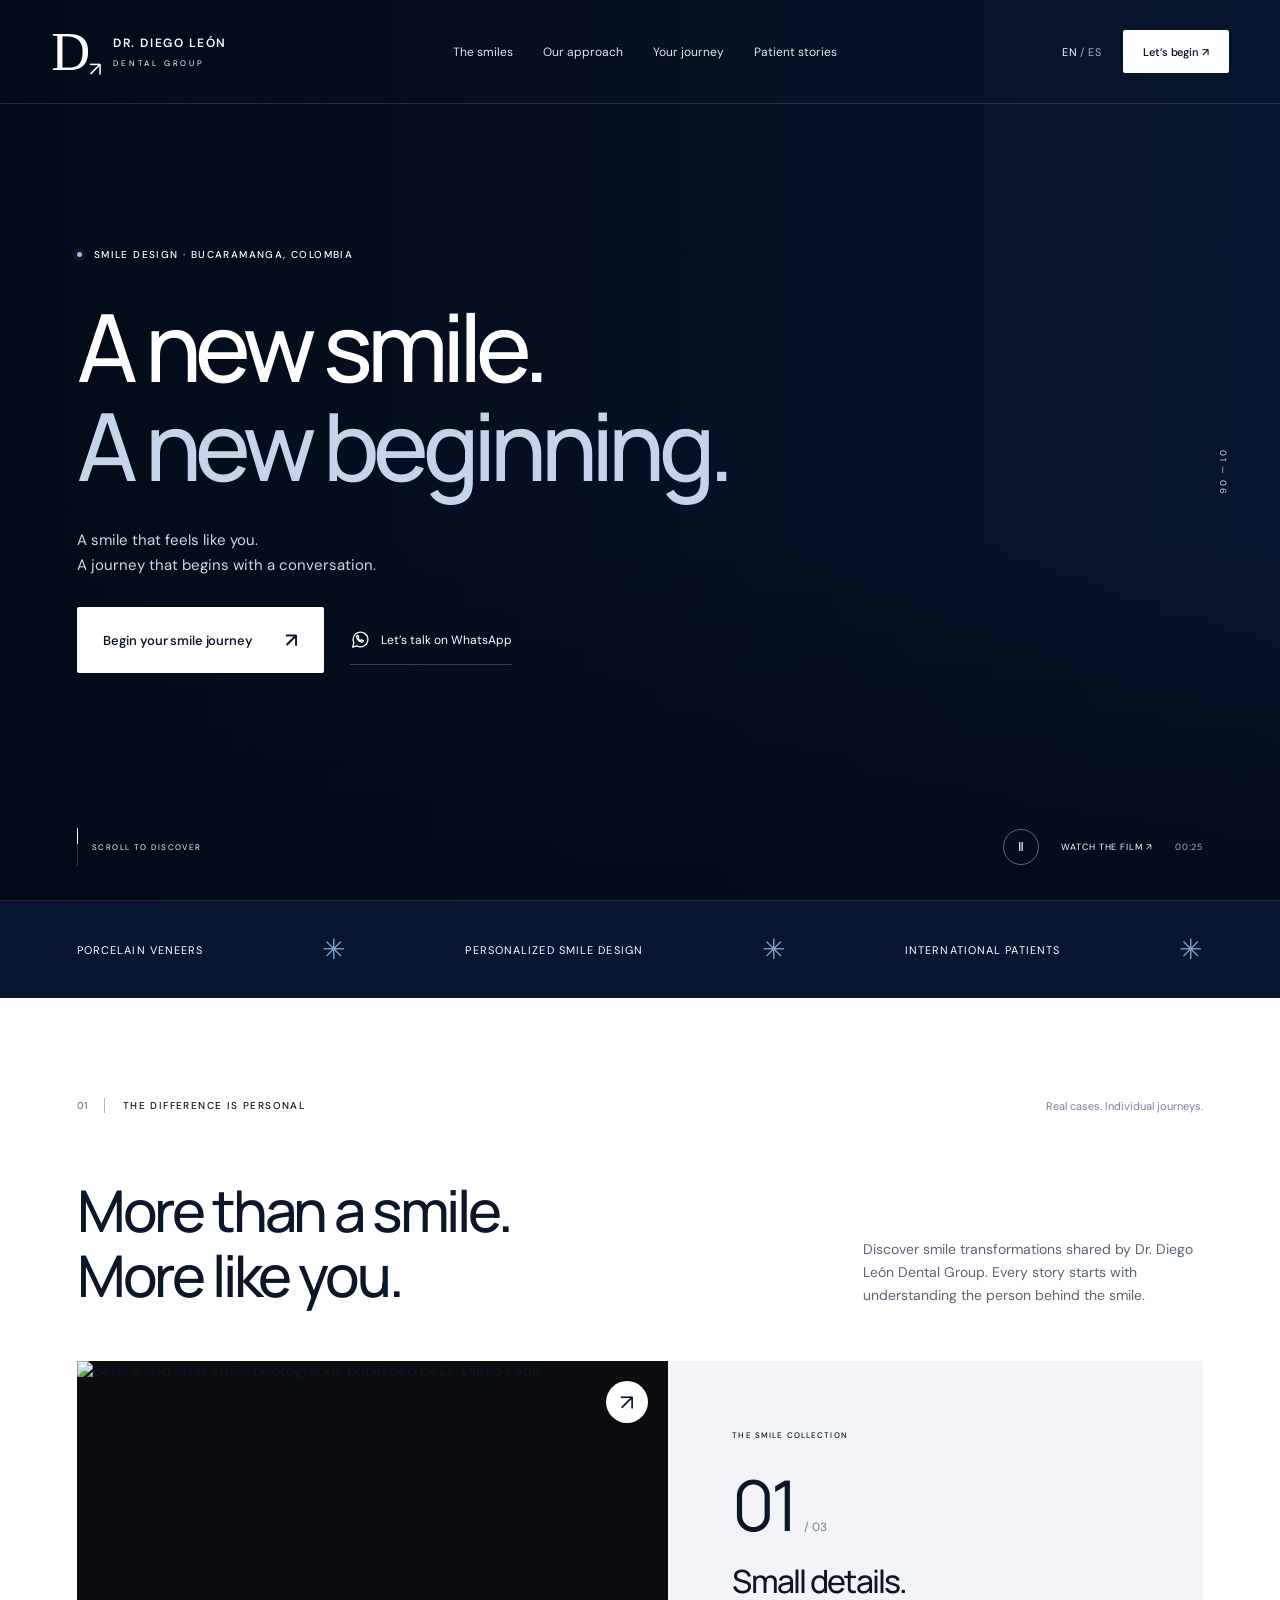
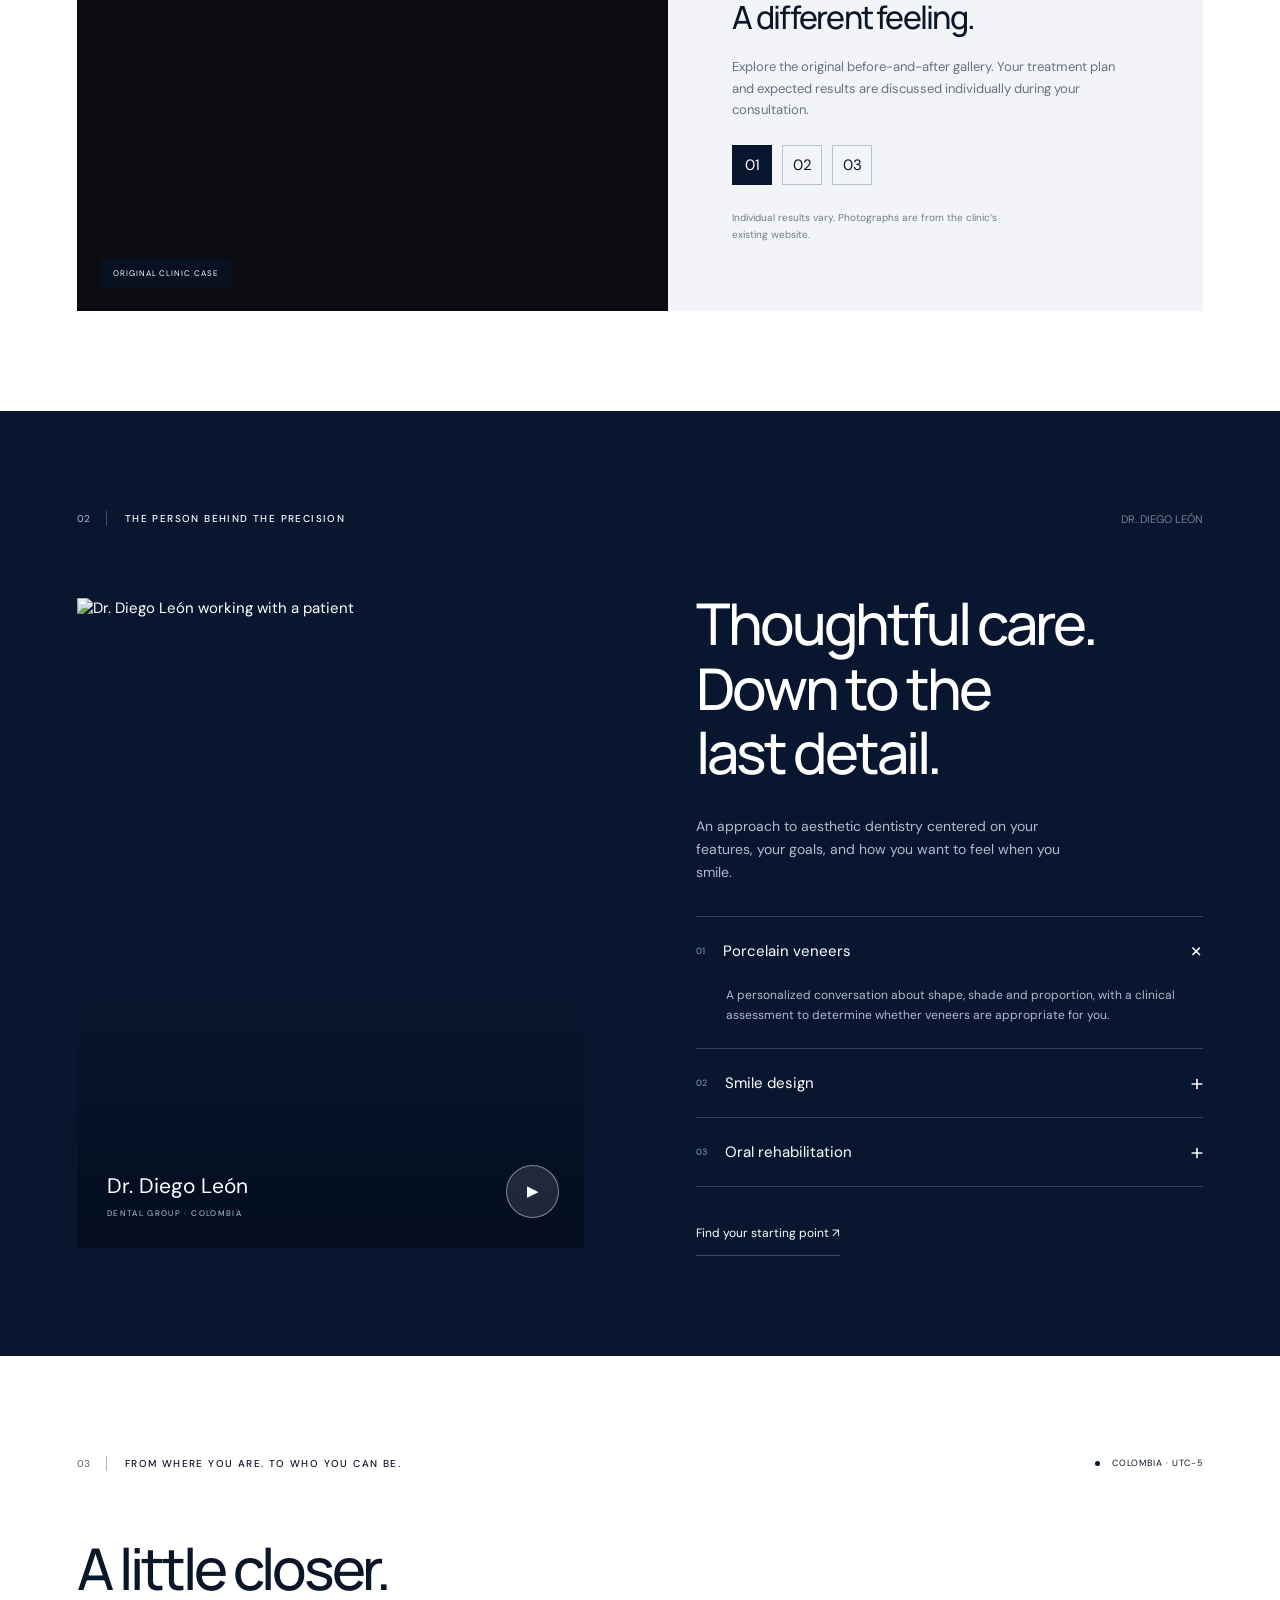
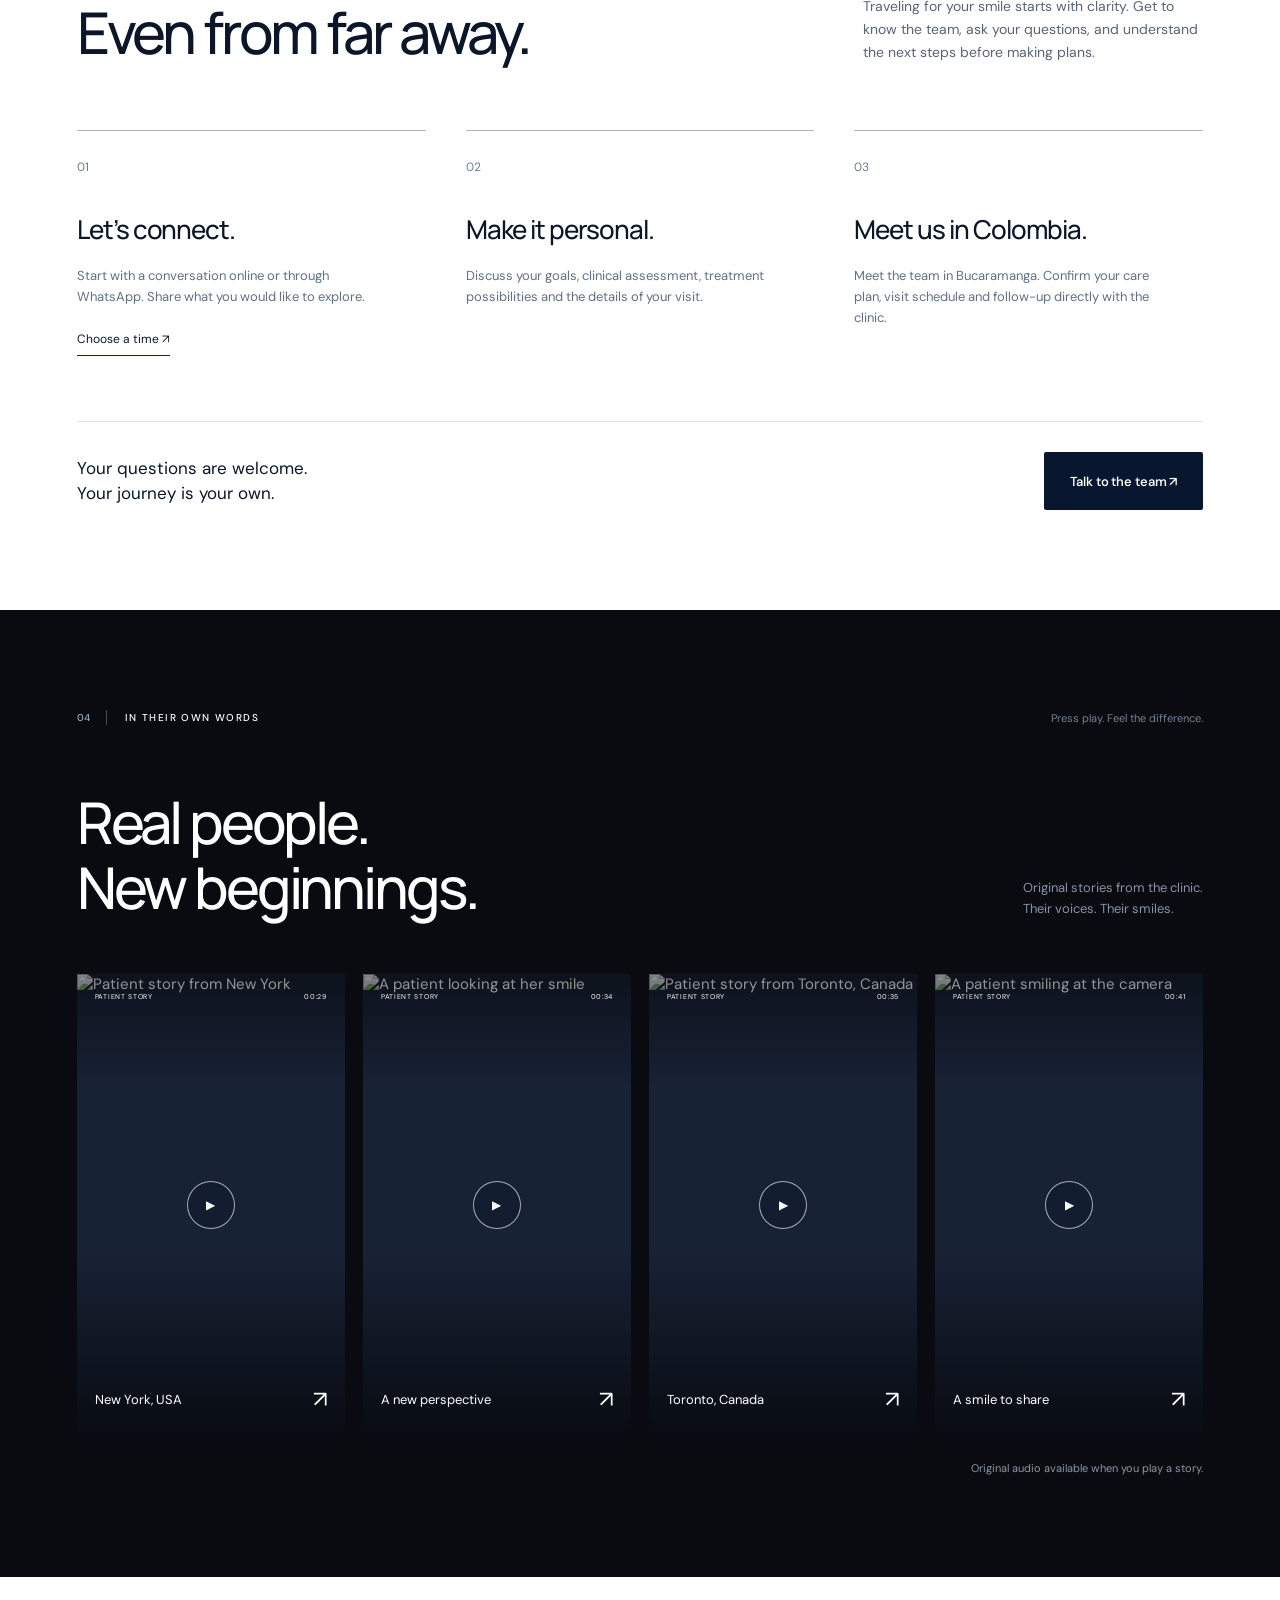
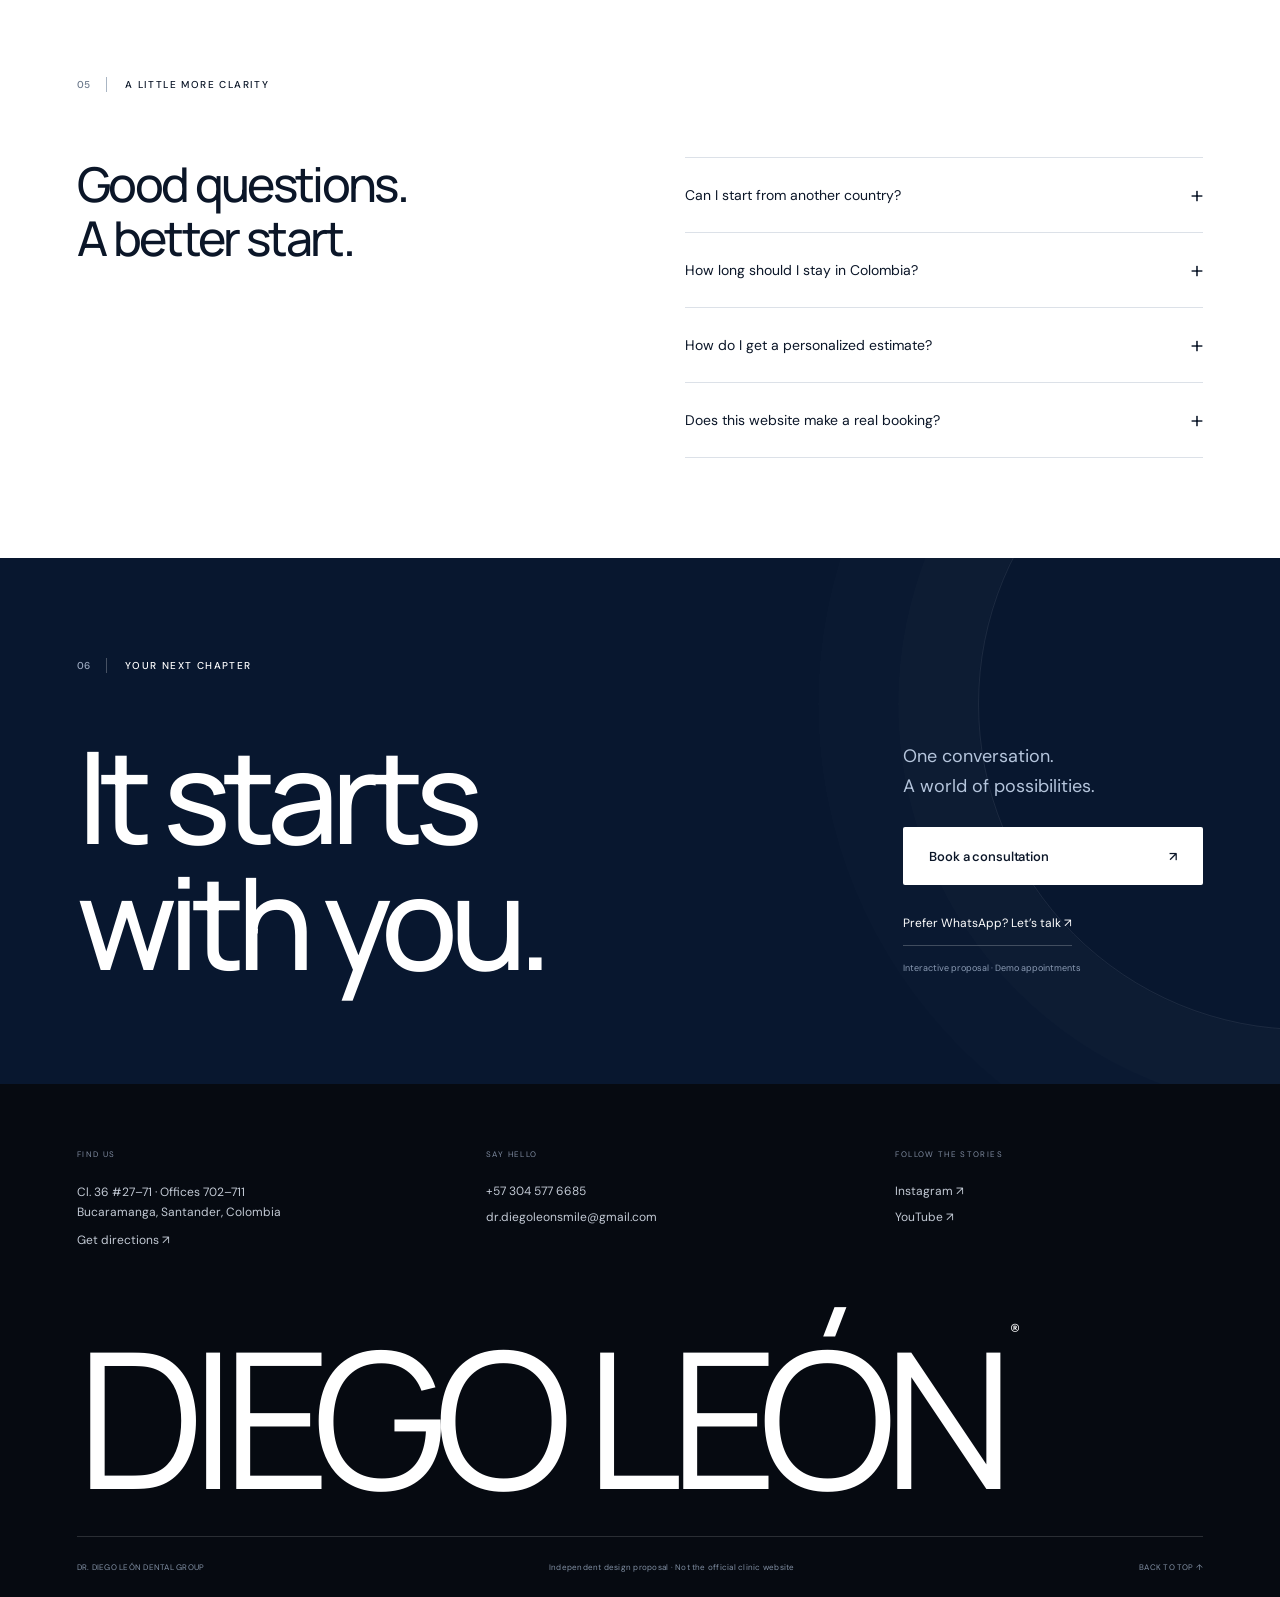
==== index.html @ 6c14614e "Add Dr. Diego León website proposal for GitHub Pages" ====
<!doctype html>
<html lang="en">
<head>
<meta charset="utf-8"><meta name="viewport" content="width=device-width,initial-scale=1">
<meta name="theme-color" content="#071225"><meta name="robots" content="noindex,nofollow">
<title>Dr. Diego León — A New Beginning</title>
<meta name="description" content="A new smile. A new beginning. An independent website concept for Dr. Diego León Dental Group, Bucaramanga, Colombia.">
<link rel="icon" href="favicon.svg" type="image/svg+xml">
<link rel="preconnect" href="https://fonts.googleapis.com"><link rel="preconnect" href="https://fonts.gstatic.com" crossorigin>
<link href="https://fonts.googleapis.com/css2?family=DM+Sans:wght@400;450;500;550;600;650;700&family=Manrope:wght@400;500;600;650;700;800&display=swap" rel="stylesheet">
<link rel="stylesheet" href="style.css"><script src="app.js" defer></script>
</head>
<body>
<a class="skip-link" href="#main" data-en="Skip to content" data-es="Ir al contenido">Skip to content</a>
<header class="header" id="header">
<a href="#" class="brand" aria-label="Dr. Diego León home"><span class="brand-symbol">D<span>↗</span></span><span class="brand-name">DR. DIEGO LEÓN<small>DENTAL GROUP</small></span></a>
<nav class="desktop-nav" aria-label="Main navigation"><a href="#results" data-en="The smiles" data-es="Sonrisas">The smiles</a><a href="#approach" data-en="Our approach" data-es="Nuestro enfoque">Our approach</a><a href="#journey" data-en="Your journey" data-es="Tu experiencia">Your journey</a><a href="#stories" data-en="Patient stories" data-es="Historias">Patient stories</a></nav>
<div class="header-actions"><button class="language-switch" id="language" aria-label="Cambiar a español">EN <span>/ ES</span></button><button class="button button-white header-book" data-book data-en="Let’s begin ↗" data-es="Empecemos ↗">Let’s begin ↗</button><button class="menu-toggle" id="menuToggle" aria-label="Open menu" aria-expanded="false"><span></span><span></span></button></div>
</header>
<nav id="mobileNav" class="mobile-nav" aria-label="Mobile navigation" hidden><a href="#results" data-en="The smiles" data-es="Sonrisas">The smiles</a><a href="#approach" data-en="Our approach" data-es="Nuestro enfoque">Our approach</a><a href="#journey" data-en="Your journey" data-es="Tu experiencia">Your journey</a><a href="#stories" data-en="Patient stories" data-es="Historias">Patient stories</a><button class="button button-white" data-book data-en="Book a consultation ↗" data-es="Agendar valoración ↗">Book a consultation ↗</button></nav>
<main id="main">
<section class="hero" aria-labelledby="hero-title">
<div class="hero-media"><video id="heroVideo" muted loop playsinline preload="metadata" poster="assets/hero-poster.webp" aria-label="Original film of Dr. Diego León"><source src="assets/hero.mp4" type="video/mp4"></video></div><div class="hero-shade"></div>
<div class="hero-content"><p class="eyebrow"><span class="status-dot"></span><span data-en="SMILE DESIGN · BUCARAMANGA, COLOMBIA" data-es="DISEÑO DE SONRISA · BUCARAMANGA, COLOMBIA">SMILE DESIGN · BUCARAMANGA, COLOMBIA</span></p><h1 id="hero-title"><span data-en="A new smile." data-es="Una nueva sonrisa.">A new smile.</span><span data-en="A new beginning." data-es="Un nuevo comienzo.">A new beginning.</span></h1><div class="hero-bottom"><p data-en="A smile that feels like you.\nA journey that begins with a conversation." data-es="Una sonrisa que se siente tuya.\nUna experiencia que empieza con una conversación.">A smile that feels like you.<br>A journey that begins with a conversation.</p><div class="hero-ctas"><button class="button button-white" data-book><span data-en="Begin your smile journey" data-es="Comienza tu nueva sonrisa">Begin your smile journey</span><span class="arrow">↗</span></button><button class="text-button" data-whatsapp><span class="wa-icon" aria-hidden="true"><svg viewBox="0 0 24 24"><path d="M20.5 11.8a8.5 8.5 0 0 1-12.6 7.5L3 20.7l1.4-4.8A8.5 8.5 0 1 1 20.5 11.8Z"/><path d="M8.2 7.5c-.6.4-.9 1-.7 1.8.6 2.6 2.6 4.7 5.3 5.5.8.2 1.6-.1 2-.7l.5-.8-2.2-1-1 1c-1.4-.6-2.3-1.5-2.9-2.8l.8-1-1-2.2Z"/></svg></span><span data-en="Let’s talk on WhatsApp" data-es="Hablemos por WhatsApp">Let’s talk on WhatsApp</span></button></div></div></div>
<div class="hero-foot"><a href="#results" class="scroll-cue"><span class="scroll-line"></span><span data-en="SCROLL TO DISCOVER" data-es="DESLIZA PARA DESCUBRIR">SCROLL TO DISCOVER</span></a><div class="hero-film-controls"><button id="heroPause" aria-label="Pause background video">Ⅱ</button><button class="film-trigger" data-video="hero" data-en="WATCH THE FILM ↗" data-es="VER EL VIDEO ↗">WATCH THE FILM ↗</button><span class="film-time">00:25</span></div></div>
<div class="hero-index">01 — 06</div>
</section>
<div class="intro-strip"><span data-en="PORCELAIN VENEERS" data-es="CARILLAS DE PORCELANA">PORCELAIN VENEERS</span><span class="strip-star">✳</span><span data-en="PERSONALIZED SMILE DESIGN" data-es="DISEÑO DE SONRISA PERSONALIZADO">PERSONALIZED SMILE DESIGN</span><span class="strip-star">✳</span><span data-en="INTERNATIONAL PATIENTS" data-es="PACIENTES INTERNACIONALES">INTERNATIONAL PATIENTS</span><span class="strip-star">✳</span></div>
<section class="results section-light section-pad" id="results">
<div class="section-top"><p class="eyebrow dark"><span class="section-number">01</span><span data-en="THE DIFFERENCE IS PERSONAL" data-es="LA DIFERENCIA ES PERSONAL">THE DIFFERENCE IS PERSONAL</span></p><span class="section-kicker" data-en="Real cases. Individual journeys." data-es="Casos reales. Experiencias únicas.">Real cases. Individual journeys.</span></div>
<div class="section-heading reveal"><h2 data-en="More than a smile.\nMore like you." data-es="Más que una sonrisa.\nMás tú.">More than a smile.<br>More like you.</h2><p data-en="Discover smile transformations shared by Dr. Diego León Dental Group. Every story starts with understanding the person behind the smile." data-es="Descubre las transformaciones compartidas por Dr. Diego León Dental Group. Cada historia empieza por conocer a la persona detrás de la sonrisa.">Discover smile transformations shared by Dr. Diego León Dental Group. Every story starts with understanding the person behind the smile.</p></div>
<div class="case-layout reveal"><div class="case-image-wrap"><img id="caseImage" src="assets/case-2.webp" alt="Before and after smile photographs published by Dr. Diego León" width="1077" height="1080" loading="lazy"><button class="case-expand" id="expandCase" aria-label="Enlarge case image">↗</button><span class="case-image-label" data-en="ORIGINAL CLINIC CASE" data-es="CASO ORIGINAL DE LA CLÍNICA">ORIGINAL CLINIC CASE</span></div><div class="case-copy"><span class="eyebrow dark" data-en="THE SMILE COLLECTION" data-es="COLECCIÓN DE SONRISAS">THE SMILE COLLECTION</span><div class="case-count"><span id="caseNumber">01</span><span>/ 03</span></div><h3 data-en="Small details.\nA different feeling." data-es="Pequeños detalles.\nUna nueva sensación.">Small details.<br>A different feeling.</h3><p data-en="Explore the original before-and-after gallery. Your treatment plan and expected results are discussed individually during your consultation." data-es="Explora la galería original de antes y después. Tu plan de tratamiento y los resultados esperados se evalúan de forma individual en la consulta.">Explore the original before-and-after gallery. Your treatment plan and expected results are discussed individually during your consultation.</p><div class="case-tabs" role="group" aria-label="Select a case"><button class="active" data-case="0" aria-pressed="true">01</button><button data-case="1" aria-pressed="false">02</button><button data-case="2" aria-pressed="false">03</button></div><p class="fine-print" data-en="Individual results vary. Photographs are from the clinic’s existing website." data-es="Los resultados varían según cada paciente. Fotografías de la web actual de la clínica.">Individual results vary. Photographs are from the clinic’s existing website.</p></div></div>
</section>
<section class="approach section-pad" id="approach"><div class="section-top"><p class="eyebrow"><span class="section-number">02</span><span data-en="THE PERSON BEHIND THE PRECISION" data-es="LA PERSONA DETRÁS DE CADA DETALLE">THE PERSON BEHIND THE PRECISION</span></p><span class="section-kicker">DR. DIEGO LEÓN</span></div>
<div class="approach-grid"><div class="doctor-portrait reveal"><img src="assets/doctor.webp" alt="Dr. Diego León working with a patient" width="1071" height="1600" loading="lazy"><div class="portrait-caption"><span>Dr. Diego León</span><small data-en="DENTAL GROUP · COLOMBIA" data-es="DENTAL GROUP · COLOMBIA">DENTAL GROUP · COLOMBIA</small></div><button class="round-play" data-video="promo" aria-label="Watch Dr. Diego León at work">▶</button></div><div class="approach-copy reveal"><h2 data-en="Thoughtful care.\nDown to the\nlast detail." data-es="Atención cercana.\nHasta el último\ndetalle.">Thoughtful care.<br>Down to the<br>last detail.</h2><p data-en="An approach to aesthetic dentistry centered on your features, your goals, and how you want to feel when you smile." data-es="Un enfoque de odontología estética centrado en tus rasgos, tus objetivos y cómo quieres sentirte al sonreír.">An approach to aesthetic dentistry centered on your features, your goals, and how you want to feel when you smile.</p><div class="treatment-list"><details open><summary><span>01</span><span data-en="Porcelain veneers" data-es="Carillas de porcelana">Porcelain veneers</span><span class="plus">+</span></summary><p data-en="A personalized conversation about shape, shade and proportion, with a clinical assessment to determine whether veneers are appropriate for you." data-es="Una conversación sobre forma, tono y proporción, junto con una valoración clínica para determinar si las carillas son adecuadas para ti.">A personalized conversation about shape, shade and proportion, with a clinical assessment to determine whether veneers are appropriate for you.</p></details><details><summary><span>02</span><span data-en="Smile design" data-es="Diseño de sonrisa">Smile design</span><span class="plus">+</span></summary><p data-en="Explore your goals with the team and discuss a smile plan that considers both appearance and oral health." data-es="Explora tus objetivos con el equipo y conversa sobre un plan de sonrisa que considere la estética y la salud oral.">Explore your goals with the team and discuss a smile plan that considers both appearance and oral health.</p></details><details><summary><span>03</span><span data-en="Oral rehabilitation" data-es="Rehabilitación oral">Oral rehabilitation</span><span class="plus">+</span></summary><p data-en="An individual evaluation to discuss function, comfort and the treatment options appropriate to your needs." data-es="Una evaluación individual para conversar sobre función, comodidad y las opciones de tratamiento apropiadas para tus necesidades.">An individual evaluation to discuss function, comfort and the treatment options appropriate to your needs.</p></details></div><button class="text-button" data-book data-en="Find your starting point ↗" data-es="Encuentra tu punto de partida ↗">Find your starting point ↗</button></div></div></section>
<section class="journey section-light section-pad" id="journey"><div class="section-top"><p class="eyebrow dark"><span class="section-number">03</span><span data-en="FROM WHERE YOU ARE. TO WHO YOU CAN BE." data-es="DESDE DONDE ESTÁS. HACIA TU NUEVA SONRISA.">FROM WHERE YOU ARE. TO WHO YOU CAN BE.</span></p><span class="location-tag"><span class="status-dot"></span>COLOMBIA · UTC−5</span></div>
<div class="section-heading reveal"><h2 data-en="A little closer.\nEven from far away." data-es="Más cerca.\nIncluso desde lejos.">A little closer.<br>Even from far away.</h2><p data-en="Traveling for your smile starts with clarity. Get to know the team, ask your questions, and understand the next steps before making plans." data-es="Viajar por tu sonrisa empieza con claridad. Conoce al equipo, resuelve tus dudas y entiende los siguientes pasos antes de hacer planes.">Traveling for your smile starts with clarity. Get to know the team, ask your questions, and understand the next steps before making plans.</p></div>
<div class="journey-steps"><article class="journey-step reveal"><span>01</span><h3 data-en="Let’s connect." data-es="Conversemos.">Let’s connect.</h3><p data-en="Start with a conversation online or through WhatsApp. Share what you would like to explore." data-es="Empieza con una conversación online o por WhatsApp. Cuéntanos qué te gustaría explorar.">Start with a conversation online or through WhatsApp. Share what you would like to explore.</p><button data-book class="inline-link" data-en="Choose a time ↗" data-es="Elige un horario ↗">Choose a time ↗</button></article><article class="journey-step reveal"><span>02</span><h3 data-en="Make it personal." data-es="Hagámoslo tuyo.">Make it personal.</h3><p data-en="Discuss your goals, clinical assessment, treatment possibilities and the details of your visit." data-es="Conversa sobre tus objetivos, la valoración clínica, las opciones de tratamiento y los detalles de tu visita.">Discuss your goals, clinical assessment, treatment possibilities and the details of your visit.</p></article><article class="journey-step reveal"><span>03</span><h3 data-en="Meet us in Colombia." data-es="Nos vemos en Colombia.">Meet us in Colombia.</h3><p data-en="Meet the team in Bucaramanga. Confirm your care plan, visit schedule and follow-up directly with the clinic." data-es="Conoce al equipo en Bucaramanga. Confirma tu plan, el calendario de visitas y el seguimiento directamente con la clínica.">Meet the team in Bucaramanga. Confirm your care plan, visit schedule and follow-up directly with the clinic.</p></article></div>
<div class="journey-bottom reveal"><p data-en="Your questions are welcome.\nYour journey is your own." data-es="Todas tus preguntas cuentan.\nEsta experiencia es tuya.">Your questions are welcome.<br>Your journey is your own.</p><button class="button button-navy" data-whatsapp data-en="Talk to the team ↗" data-es="Habla con el equipo ↗">Talk to the team ↗</button></div></section>
<section class="stories section-pad" id="stories"><div class="section-top"><p class="eyebrow"><span class="section-number">04</span><span data-en="IN THEIR OWN WORDS" data-es="EN SUS PROPIAS PALABRAS">IN THEIR OWN WORDS</span></p><span class="section-kicker" data-en="Press play. Feel the difference." data-es="Dale play. Conoce sus historias.">Press play. Feel the difference.</span></div><div class="stories-heading reveal"><h2 data-en="Real people.\nNew beginnings." data-es="Personas reales.\nNuevos comienzos.">Real people.<br>New beginnings.</h2><p data-en="Original stories from the clinic.\nTheir voices. Their smiles." data-es="Historias originales de la clínica.\nSus voces. Sus sonrisas.">Original stories from the clinic.<br>Their voices. Their smiles.</p></div><div class="story-grid">
<button class="story-card reveal" data-video="patient1"><img src="assets/patient-1-poster.webp" width="720" height="1280" loading="lazy" alt="Patient story from New York"><span class="story-top"><span data-en="PATIENT STORY" data-es="HISTORIA DE PACIENTE">PATIENT STORY</span><span>00:29</span></span><span class="story-play">▶</span><span class="story-bottom"><span>New York, USA</span><span>↗</span></span></button>
<button class="story-card reveal" data-video="elin"><img src="assets/patient-elin-poster.webp" width="720" height="1280" loading="lazy" alt="A patient looking at her smile"><span class="story-top"><span data-en="PATIENT STORY" data-es="HISTORIA DE PACIENTE">PATIENT STORY</span><span>00:34</span></span><span class="story-play">▶</span><span class="story-bottom"><span data-en="A new perspective" data-es="Una nueva perspectiva">A new perspective</span><span>↗</span></span></button>
<button class="story-card reveal" data-video="katie"><img src="assets/patient-katie-poster.webp" width="720" height="1280" loading="lazy" alt="Patient story from Toronto, Canada"><span class="story-top"><span data-en="PATIENT STORY" data-es="HISTORIA DE PACIENTE">PATIENT STORY</span><span>00:35</span></span><span class="story-play">▶</span><span class="story-bottom"><span>Toronto, Canada</span><span>↗</span></span></button>
<button class="story-card reveal" data-video="singer"><img src="assets/patient-singer-poster.webp" width="720" height="1280" loading="lazy" alt="A patient smiling at the camera"><span class="story-top"><span data-en="PATIENT STORY" data-es="HISTORIA DE PACIENTE">PATIENT STORY</span><span>00:41</span></span><span class="story-play">▶</span><span class="story-bottom"><span data-en="A smile to share" data-es="Una sonrisa para compartir">A smile to share</span><span>↗</span></span></button>
</div><p class="stories-note" data-en="Original audio available when you play a story." data-es="Audio original disponible al reproducir cada historia.">Original audio available when you play a story.</p></section>
<section class="faq section-light section-pad"><div class="section-top"><p class="eyebrow dark"><span class="section-number">05</span><span data-en="A LITTLE MORE CLARITY" data-es="UN POCO MÁS DE CLARIDAD">A LITTLE MORE CLARITY</span></p></div><div class="faq-grid"><h2 class="reveal" data-en="Good questions.\nA better start." data-es="Buenas preguntas.\nUn mejor comienzo.">Good questions.<br>A better start.</h2><div class="faq-list"><details><summary><span data-en="Can I start from another country?" data-es="¿Puedo empezar desde otro país?">Can I start from another country?</span><span class="plus">+</span></summary><p data-en="Yes, the clinic works with international patients. Contact the team to discuss an initial conversation and the information needed before your visit." data-es="Sí, la clínica atiende pacientes internacionales. Contacta al equipo para conversar sobre el primer acercamiento y la información necesaria antes de tu visita.">Yes, the clinic works with international patients. Contact the team to discuss an initial conversation and the information needed before your visit.</p></details><details><summary><span data-en="How long should I stay in Colombia?" data-es="¿Cuánto tiempo debo estar en Colombia?">How long should I stay in Colombia?</span><span class="plus">+</span></summary><p data-en="The number of appointments and length of stay depend on your individual assessment and treatment plan. Confirm these details with the clinic before booking travel." data-es="El número de citas y la estancia dependen de tu valoración y plan de tratamiento. Confirma estos detalles con la clínica antes de reservar tu viaje.">The number of appointments and length of stay depend on your individual assessment and treatment plan. Confirm these details with the clinic before booking travel.</p></details><details><summary><span data-en="How do I get a personalized estimate?" data-es="¿Cómo obtengo una cotización personalizada?">How do I get a personalized estimate?</span><span class="plus">+</span></summary><p data-en="Speak with the team about your goals and arrange an assessment. Ask for a written breakdown of your treatment, what is included, and any additional costs." data-es="Habla con el equipo sobre tus objetivos y solicita una valoración. Pide el desglose escrito del tratamiento, lo que incluye y los costos adicionales.">Speak with the team about your goals and arrange an assessment. Ask for a written breakdown of your treatment, what is included, and any additional costs.</p></details><details><summary><span data-en="Does this website make a real booking?" data-es="¿Esta web realiza una reserva real?">Does this website make a real booking?</span><span class="plus">+</span></summary><p data-en="This is an independent design proposal. The calendar is interactive, but its availability is illustrative. No appointment is booked and no information is sent to the clinic." data-es="Esta es una propuesta independiente de diseño. El calendario es interactivo, pero la disponibilidad es ilustrativa. No se reserva ninguna cita ni se envía información a la clínica.">This is an independent design proposal. The calendar is interactive, but its availability is illustrative. No appointment is booked and no information is sent to the clinic.</p></details></div></div></section>
<section class="booking-section section-pad" id="contact"><p class="eyebrow"><span class="section-number">06</span><span data-en="YOUR NEXT CHAPTER" data-es="TU SIGUIENTE CAPÍTULO">YOUR NEXT CHAPTER</span></p><div class="booking-heading reveal"><h2 data-en="It starts\nwith you." data-es="Todo empieza\ncontigo.">It starts<br>with you.</h2><div class="booking-action"><p data-en="One conversation.\nA world of possibilities." data-es="Una conversación.\nUn mundo de posibilidades.">One conversation.<br>A world of possibilities.</p><button class="button button-white" data-book><span data-en="Book a consultation" data-es="Agendar valoración">Book a consultation</span><span>↗</span></button><button class="text-button" data-whatsapp data-en="Prefer WhatsApp? Let’s talk ↗" data-es="¿Prefieres WhatsApp? Hablemos ↗">Prefer WhatsApp? Let’s talk ↗</button><small data-en="Interactive proposal · Demo appointments" data-es="Propuesta interactiva · Citas de demostración">Interactive proposal · Demo appointments</small></div></div></section>
</main>
<footer class="footer"><div class="footer-top"><div><span class="footer-label" data-en="FIND US" data-es="ENCUÉNTRANOS">FIND US</span><p>Cl. 36 #27–71 · Offices 702–711<br>Bucaramanga, Santander, Colombia</p><a href="https://maps.google.com/?q=Cl.+36+27-71+Bucaramanga+Colombia" target="_blank" rel="noopener" data-en="Get directions ↗" data-es="Cómo llegar ↗">Get directions ↗</a></div><div><span class="footer-label" data-en="SAY HELLO" data-es="HABLEMOS">SAY HELLO</span><a href="tel:+573045776685">+57 304 577 6685</a><a href="mailto:dr.diegoleonsmile@gmail.com">dr.diegoleonsmile@gmail.com</a></div><div><span class="footer-label" data-en="FOLLOW THE STORIES" data-es="SIGUE LAS HISTORIAS">FOLLOW THE STORIES</span><a href="https://www.instagram.com/drdiegoleon_veneers/" target="_blank" rel="noopener">Instagram ↗</a><a href="https://www.youtube.com/@Diegoleon-r4x" target="_blank" rel="noopener">YouTube ↗</a></div></div><div class="footer-wordmark" aria-hidden="true">DIEGO LEÓN<span>®</span></div><div class="footer-bottom"><span>DR. DIEGO LEÓN DENTAL GROUP</span><span data-en="Independent design proposal · Not the official clinic website" data-es="Propuesta de diseño independiente · No es la web oficial de la clínica">Independent design proposal · Not the official clinic website</span><a href="#" data-en="BACK TO TOP ↑" data-es="VOLVER ARRIBA ↑">BACK TO TOP ↑</a></div></footer>
<div class="sticky-contact"><button data-whatsapp class="sticky-wa" aria-label="WhatsApp"><svg viewBox="0 0 24 24" aria-hidden="true"><path d="M20.5 11.8a8.5 8.5 0 0 1-12.6 7.5L3 20.7l1.4-4.8A8.5 8.5 0 1 1 20.5 11.8Z"/><path d="M8.2 7.5c-.6.4-.9 1-.7 1.8.6 2.6 2.6 4.7 5.3 5.5.8.2 1.6-.1 2-.7l.5-.8-2.2-1-1 1c-1.4-.6-2.3-1.5-2.9-2.8l.8-1-1-2.2Z"/></svg></button><button data-book class="sticky-book" data-en="Book a consultation ↗" data-es="Agendar valoración ↗">Book a consultation ↗</button></div>
<dialog id="bookingDialog" class="booking-dialog" aria-label="Consultation appointment demo"><div class="dialog-top"><a class="brand brand-dark" href="#" tabindex="-1"><span class="brand-symbol">D<span>↗</span></span><span class="brand-name">DR. DIEGO LEÓN<small>DENTAL GROUP</small></span></a><button class="close-dialog" data-close aria-label="Close appointment panel">×</button></div><div id="bookingContent"></div></dialog>
<dialog id="videoDialog" class="video-dialog" aria-labelledby="videoCaption"><button class="close-dialog" data-close aria-label="Close video">×</button><video id="modalVideo" controls playsinline preload="none"></video><p id="videoCaption"></p></dialog>
<dialog id="imageDialog" class="image-dialog" aria-label="Original smile case"><button class="close-dialog" data-close aria-label="Close image">×</button><img id="expandedImage" alt="Original before and after smile photographs"></dialog>
<dialog id="whatsappDialog" class="whatsapp-dialog" aria-label="Contact the clinic on WhatsApp"><button class="close-dialog" data-close aria-label="Close WhatsApp panel">×</button><span class="eyebrow dark">WHATSAPP</span><h2 data-en="A conversation\naway." data-es="A una\nconversación.">A conversation<br>away.</h2><p data-en="You can contact the clinic using the number published on its current website." data-es="Puedes contactar a la clínica usando el número publicado en su web actual.">You can contact the clinic using the number published on its current website.</p><div class="wa-message" data-en="Hello, I’d like to learn more about a smile consultation with Dr. Diego León." data-es="Hola, me gustaría recibir información sobre una valoración de sonrisa con el Dr. Diego León.">Hello, I’d like to learn more about a smile consultation with Dr. Diego León.</div><a id="whatsappLink" class="button button-navy" target="_blank" rel="noopener" href="https://wa.me/573045776685?text=Hello%2C%20I%27d%20like%20to%20learn%20more%20about%20a%20smile%20consultation%20with%20Dr.%20Diego%20Le%C3%B3n." data-en="Open WhatsApp ↗" data-es="Abrir WhatsApp ↗">Open WhatsApp ↗</a><small data-en="Opens the clinic’s published number. No message is sent automatically." data-es="Abre el número publicado de la clínica. No se envía ningún mensaje automáticamente.">Opens the clinic’s published number. No message is sent automatically.</small></dialog>
</body></html>
---- style.css ----
:root{--black:#08090c;--navy:#08172f;--blue:#102c55;--paper:#fff;--ink:#0b1628;--muted:#687383;--line:#dce1e8;--ease:cubic-bezier(.2,.7,.15,1);--font:'DM Sans',sans-serif;--display:'Manrope',sans-serif}*{box-sizing:border-box}html{scroll-behavior:smooth;scroll-padding-top:100px}body{margin:0;background:var(--black);color:white;font-family:var(--font);font-size:15px;-webkit-font-smoothing:antialiased}button,input,select{font:inherit}button,a{-webkit-tap-highlight-color:transparent}button{cursor:pointer}a{color:inherit;text-decoration:none}button{color:inherit}button:focus-visible,a:focus-visible,input:focus-visible,summary:focus-visible{outline:3px solid #64a0ff;outline-offset:5px}button:disabled{cursor:not-allowed}button{border:0}img{max-width:100%;display:block}h1,h2,h3,p{margin:0}h1,h2,h3{font-family:var(--display);font-weight:500;letter-spacing:-.055em}p{line-height:1.65}::selection{background:#b4ceef;color:var(--navy)}.skip-link{position:fixed;top:-60px;left:20px;z-index:100;background:white;color:var(--ink);padding:12px}.skip-link:focus{top:10px}.header{position:absolute;top:0;left:0;width:100%;height:104px;z-index:20;display:flex;align-items:center;justify-content:space-between;padding:0 4%;border-bottom:1px solid #ffffff24;transition:background 200ms,height 200ms}.header.scrolled{position:fixed;height:78px;background:#080f1ff2;backdrop-filter:blur(16px);animation:navIn 250ms var(--ease)}@keyframes navIn{from{transform:translateY(-100%)}to{transform:translateY(0)}}.brand{display:flex;align-items:center;gap:12px;flex-shrink:0}.brand-symbol{position:relative;font-family:Georgia,serif;font-size:54px;line-height:1;letter-spacing:-.1em;display:inline-block;width:50px}.brand-symbol>span{position:absolute;font-family:var(--font);font-size:20px;right:-1px;bottom:0;letter-spacing:0}.brand-name{font-size:12px;letter-spacing:.13em;font-weight:600}.brand-name small{display:block;font-size:8px;letter-spacing:.35em;margin-top:7px;font-weight:400}.desktop-nav{display:flex;gap:30px}.desktop-nav a{font-size:12px;color:#e3e6ee;position:relative}.desktop-nav a:after{content:'';position:absolute;bottom:-7px;left:0;width:100%;height:1px;background:white;transform:scaleX(0);transform-origin:left;transition:transform 200ms}.desktop-nav a:hover:after{transform:scaleX(1)}.header-actions{display:flex;align-items:center;gap:22px}.language-switch{background:none;font-size:11px;letter-spacing:.04em;padding:10px 0}.language-switch span{color:#a9b0bf}.button{display:inline-flex;align-items:center;justify-content:space-between;gap:32px;padding:20px 26px;min-height:58px;font-size:13px;font-weight:550;letter-spacing:-.01em;border-radius:2px;transition:background 150ms,transform 150ms,color 150ms;white-space:normal}.button:hover{transform:translateY(-2px)}.button:active{transform:translateY(0) scale(.98)}.button-white{background:white;color:var(--ink)}.button-white:hover{background:#dbe8f9}.button-navy{background:var(--navy);color:white}.button-navy:hover{background:var(--blue)}.header-book{padding:14px 20px;min-height:43px;font-size:11px}.arrow{font-size:20px}.menu-toggle{display:none;background:none;padding:12px}.menu-toggle span{display:block;width:24px;height:1px;margin:6px 0;background:white}.mobile-nav{position:fixed;inset:78px 0 auto;z-index:19;background:var(--navy);padding:24px 6%;border-bottom:1px solid #ffffff30}.mobile-nav:not([hidden]){display:grid;gap:24px}.mobile-nav>a{font-size:28px;letter-spacing:-.03em}.hero{position:relative;min-height:820px;height:100svh;max-height:1200px;display:flex;align-items:center;overflow:hidden;background:var(--navy)}.hero-media,.hero-shade{position:absolute;inset:0}.hero-media video{width:100%;height:100%;object-fit:cover;object-position:65% 48%;opacity:.76}.hero-shade{background:linear-gradient(90deg,rgba(3,10,22,.91) 0%,rgba(3,10,22,.6) 43%,rgba(3,10,22,.08) 100%),linear-gradient(0deg,rgba(3,10,22,.8),transparent 40%)}.hero-content{position:relative;width:100%;padding:110px 6% 90px}.eyebrow{display:flex;align-items:center;gap:12px;font-size:10px;font-weight:500;letter-spacing:.14em;line-height:1.5}.status-dot{width:5px;height:5px;display:inline-block;background:#9ebee9;border-radius:50%;flex-shrink:0;box-shadow:0 0 0 4px #9ebee910}.hero h1{font-size:clamp(62px,7.35vw,126px);line-height:1.06;letter-spacing:-.065em;margin-top:35px;max-width:1250px}.hero h1>span{display:block;animation:headlineIn 1s var(--ease) both}.hero h1>span:nth-child(2){animation-delay:.13s}.hero h1>span:first-child{font-weight:500}.hero h1>span:last-child{color:#c5d4e9}.hero .eyebrow{animation:fadeIn .8s both}.hero-bottom{margin-top:32px;animation:fadeIn 1s .35s both}.hero-bottom p{font-size:15px;line-height:1.65;color:#d0d8e3;white-space:pre-line}.hero-ctas{display:flex;align-items:center;gap:26px;margin-top:30px}.text-button{display:inline-flex;align-items:center;gap:10px;background:none;padding:14px 0;font-size:12px;border-bottom:1px solid #ffffff38;transition:border-color 150ms}.text-button:hover{border-color:currentColor}.wa-icon{font-size:20px}.hero-foot{position:absolute;left:6%;right:6%;bottom:34px;display:flex;align-items:center;justify-content:space-between}.scroll-cue{display:flex;align-items:center;gap:14px;font-size:8px;letter-spacing:.18em}.scroll-line{height:38px;width:1px;background:#ffffff30;position:relative;overflow:hidden}.scroll-line:after{content:'';position:absolute;top:0;left:0;right:0;height:16px;background:white;animation:scrollHint 2.5s ease-in-out infinite}@keyframes scrollHint{0%{transform:translateY(-16px)}80%,100%{transform:translateY(40px)}}.hero-film-controls{display:flex;align-items:center;gap:16px;font-size:9px;letter-spacing:.1em}.hero-film-controls button{background:none;font-size:9px;letter-spacing:.1em}.hero-film-controls #heroPause{width:36px;height:36px;border:1px solid #ffffff60;border-radius:50%;font-size:12px}.film-time{color:#a4b2c9}.hero-index{position:absolute;right:4%;top:50%;font-size:9px;letter-spacing:.2em;writing-mode:vertical-rl;color:#d7deeb}.intro-strip{display:flex;align-items:center;justify-content:space-between;gap:24px;padding:30px 6%;font-size:11px;letter-spacing:.1em;background:var(--navy);border-top:1px solid #ffffff15;overflow:hidden}.strip-star{font-size:28px;color:#809ec8}.section-pad{padding:100px 6%}.section-light{background:white;color:var(--ink)}.section-top{display:flex;justify-content:space-between;align-items:center;gap:20px;margin-bottom:65px}.section-number{padding-right:16px;border-right:1px solid #ffffff40;margin-right:6px;letter-spacing:0;color:#9caac0}.dark .section-number{border-color:#aab6c4;color:#69778a}.section-kicker{font-size:11px;color:#758195}.section-heading{display:flex;justify-content:space-between;align-items:flex-end;gap:60px;margin-bottom:54px}h2{font-size:clamp(38px,4.5vw,76px);line-height:1.12;white-space:pre-line}.section-heading>p{max-width:340px;font-size:14px;color:#596475}.case-layout{display:grid;grid-template-columns:1.05fr .95fr;min-height:550px;background:#f2f4f7}.case-image-wrap{position:relative;overflow:hidden;background:#0b0c10;min-height:470px}.case-image-wrap>img{height:100%;width:100%;object-fit:contain;position:absolute;transition:opacity 180ms,transform 700ms var(--ease)}.case-image-wrap:hover>img{transform:scale(1.025)}.case-expand{position:absolute;right:20px;top:20px;width:42px;height:42px;background:white;color:var(--navy);border-radius:50%;font-size:22px}.case-image-label{position:absolute;left:24px;bottom:24px;background:#071225dc;color:white;padding:9px 12px;font-size:8px;letter-spacing:.12em}.case-copy{padding:48px 12%;display:flex;flex-direction:column;justify-content:center;align-items:flex-start}.case-copy .eyebrow{font-size:8px}.case-count{margin:28px 0 24px;display:flex;align-items:baseline;gap:10px}.case-count span:first-child{font-family:var(--display);font-size:70px;line-height:1;font-weight:400;letter-spacing:-.06em}.case-count span:last-child{font-size:12px;color:#758195}.case-copy h3{font-size:32px;line-height:1.15;white-space:pre-line}.case-copy>p{font-size:13px;color:#677182;margin-top:20px}.case-tabs{display:flex;gap:10px;margin-top:25px}.case-tabs button{background:transparent;border:1px solid #b7c2d0;color:var(--ink);height:40px;width:40px;transition:background 150ms,color 150ms}.case-tabs button.active{background:var(--navy);color:white;border-color:var(--navy)}.case-copy .fine-print{font-size:10px;max-width:290px;margin-top:25px;color:#717b89}.approach{background:#08172f}.approach-grid{display:grid;grid-template-columns:1fr 1fr;gap:10%;align-items:center}.doctor-portrait{position:relative;min-height:650px;overflow:hidden}.doctor-portrait>img{width:100%;height:650px;object-fit:cover;object-position:50% 32%;filter:saturate(.7)}.doctor-portrait:after{content:'';position:absolute;inset:60% 0 0;background:linear-gradient(transparent,#020b1ad9);pointer-events:none}.portrait-caption{position:absolute;left:30px;bottom:30px;z-index:1;display:grid;gap:8px;font-size:21px}.portrait-caption small{font-size:8px;letter-spacing:.17em;color:#bac8dc}.round-play{position:absolute;bottom:30px;right:25px;z-index:2;width:53px;height:53px;border-radius:50%;background:#ffffff1c;backdrop-filter:blur(10px);border:1px solid #ffffff70;transition:background 150ms,transform 150ms}.round-play:hover{background:#ffffff40;transform:scale(1.08)}.approach-copy>p{font-size:14px;color:#aebbd0;margin-top:30px;max-width:400px}.treatment-list{margin-top:32px;border-top:1px solid #ffffff30}.treatment-list details{border-bottom:1px solid #ffffff30}summary{list-style:none;cursor:pointer;display:flex;align-items:center;gap:18px;padding:22px 0;font-size:15px}summary::-webkit-details-marker{display:none}.treatment-list summary>span:first-child{font-size:9px;color:#8b9cba}.plus{font-size:24px;font-weight:300;line-height:1;margin-left:auto;transition:transform 200ms}details[open] .plus{transform:rotate(45deg)}.treatment-list details p{padding:0 15px 22px 30px;color:#aebbd0;font-size:12px;line-height:1.7}.approach-copy>.text-button{margin-top:24px}.location-tag{font-size:9px;letter-spacing:.1em;display:flex;align-items:center;gap:12px}.location-tag .status-dot{background:var(--navy)}.journey-steps{display:grid;grid-template-columns:repeat(3,1fr);gap:40px;margin-top:65px}.journey-step{padding:25px 0 10px;border-top:1px solid #a8b5c7}.journey-step>span{font-size:12px;color:#6c7d95}.journey-step h3{font-size:26px;letter-spacing:-.04em;margin:35px 0 18px}.journey-step p{font-size:13px;max-width:310px;color:#617085}.inline-link{background:none;padding:0 0 8px;border-bottom:1px solid #15243a;margin-top:24px;font-size:12px}.journey-bottom{display:flex;align-items:center;justify-content:space-between;margin-top:55px;border-top:1px solid var(--line);padding-top:30px}.journey-bottom p{font-size:17px;line-height:1.5;white-space:pre-line}.stories{background:#090b10}.stories-heading{display:flex;align-items:flex-end;justify-content:space-between;gap:30px;margin-bottom:55px}.stories-heading p{color:#8793a5;font-size:13px;white-space:pre-line}.story-grid{display:grid;grid-template-columns:repeat(4,1fr);gap:18px}.story-card{position:relative;text-align:left;overflow:hidden;aspect-ratio:9/15.5;background:#182235;padding:0;isolation:isolate}.story-card>img{height:100%;width:100%;object-fit:cover;transition:transform 700ms var(--ease),filter 300ms;filter:saturate(.55)}.story-card:after{content:'';position:absolute;inset:0;background:linear-gradient(#0007,transparent 25%,transparent 60%,#000a);z-index:0}.story-card:hover>img{transform:scale(1.05);filter:saturate(1)}.story-top,.story-bottom{position:absolute;left:18px;right:18px;z-index:1;display:flex;align-items:center;justify-content:space-between}.story-top{top:18px;font-size:7px;letter-spacing:.1em}.story-bottom{bottom:22px;font-size:13px}.story-bottom>span:last-child{font-size:23px}.story-play{position:absolute;top:50%;left:50%;transform:translate(-50%,-50%);width:48px;height:48px;border:1px solid #ffffffa0;border-radius:50%;background:#07122540;backdrop-filter:blur(8px);display:grid;place-items:center;font-size:12px;z-index:2;transition:background 180ms}.story-card:hover .story-play{background:#102c55a0}.stories-note{font-size:11px;color:#8c96a6;text-align:right;margin-top:23px}.faq-grid{display:grid;grid-template-columns:1fr 1fr;gap:8%}.faq h2{font-size:48px}.faq-list details{border-top:1px solid var(--line)}.faq-list details:last-child{border-bottom:1px solid var(--line)}.faq-list summary{font-size:14px;padding:25px 0}.faq-list p{font-size:13px;color:#627085;padding:0 30px 25px 0}.booking-section{background:var(--navy);position:relative;overflow:hidden}.booking-section:before{content:'';position:absolute;width:650px;height:650px;right:-350px;top:-180px;border:1px solid #ffffff15;border-radius:50%;box-shadow:0 0 0 80px #ffffff03,0 0 0 160px #ffffff02;pointer-events:none}.booking-heading{display:flex;align-items:flex-end;justify-content:space-between;gap:50px;margin-top:60px;position:relative}.booking-heading h2{font-size:clamp(75px,10vw,160px);line-height:.98;letter-spacing:-.065em}.booking-action{display:flex;flex-direction:column;align-items:flex-start;gap:16px;padding-bottom:10px;min-width:300px}.booking-action p{font-size:18px;color:#b5c5dc;white-space:pre-line;margin-bottom:10px}.booking-action>.button{width:100%}.booking-action small{font-size:9px;color:#8b9bb4}.footer{padding:65px 6% 25px;background:#060a11;color:#c2c9d4}.footer-top{display:grid;grid-template-columns:1.2fr 1.2fr 1fr;gap:40px}.footer-top>div{display:flex;flex-direction:column;align-items:flex-start;gap:9px;font-size:12px}.footer-label{font-size:8px;letter-spacing:.17em;color:#7f8ba0;margin-bottom:15px}.footer-top a{border-bottom:1px solid transparent;transition:border-color 150ms}.footer-top a:hover{border-color:#bec9d9}.footer-wordmark{font-family:var(--display);font-size:clamp(70px,14.8vw,240px);letter-spacing:-.065em;line-height:1.25;white-space:nowrap;border-bottom:1px solid #ffffff25;margin-top:50px;color:white}.footer-wordmark>span{font-family:var(--font);font-size:20px;vertical-align:top;display:inline-block;margin-top:20px;margin-left:8px}.footer-bottom{display:flex;justify-content:space-between;gap:25px;align-items:center;margin-top:25px;font-size:8px;letter-spacing:.03em;color:#8290a4}.sticky-contact{position:fixed;bottom:22px;right:22px;display:flex;gap:8px;align-items:center;z-index:15;transform:translateY(100px);opacity:0;transition:transform 250ms var(--ease),opacity 250ms;pointer-events:none}.sticky-contact.visible{transform:translateY(0);opacity:1;pointer-events:auto}.sticky-wa{background:white;color:var(--navy);width:48px;height:48px;border-radius:50%;box-shadow:0 4px 25px #0003;display:grid;place-items:center}.sticky-wa svg{width:24px;fill:none;stroke:currentColor;stroke-width:1.5;stroke-linecap:round;stroke-linejoin:round}.sticky-book{height:48px;background:var(--navy);border:1px solid #607897;color:white;padding:0 20px;font-size:11px;box-shadow:0 4px 25px #0003}.reveal{opacity:1;transform:none}.motion-ready .reveal{opacity:0;transform:translateY(28px);transition:opacity 650ms var(--ease),transform 650ms var(--ease)}.motion-ready .reveal.shown{opacity:1;transform:none}.journey-step:nth-child(2),.story-card:nth-child(2){transition-delay:80ms}.journey-step:nth-child(3),.story-card:nth-child(3){transition-delay:160ms}.story-card:nth-child(4){transition-delay:240ms}@keyframes headlineIn{from{opacity:0;transform:translateY(35px);filter:blur(6px)}to{opacity:1;transform:translateY(0);filter:blur(0)}}@keyframes fadeIn{from{opacity:0}to{opacity:1}}
/* Dialogs and the appointment flow */
body.dialog-open{overflow:hidden}dialog{border:0;color:var(--ink);padding:0;max-height:100svh;max-width:100vw}dialog::backdrop{background:#020711a8;backdrop-filter:blur(6px)}dialog[open]{animation:dialogIn 300ms var(--ease)}@keyframes dialogIn{from{opacity:0;transform:translateY(15px)}to{opacity:1;transform:translateY(0)}}.close-dialog{width:42px;height:42px;background:#eef1f5;color:var(--ink);border-radius:50%;font-size:27px;line-height:1;flex-shrink:0}.booking-dialog{position:fixed;inset:0 0 0 auto;margin:0;width:590px;height:100svh;background:white;max-height:none;overflow-y:auto}.booking-dialog[open]{animation:drawerIn 330ms var(--ease)}@keyframes drawerIn{from{transform:translateX(100%)}to{transform:translateX(0)}}.dialog-top{display:flex;align-items:center;justify-content:space-between;padding:25px 36px;border-bottom:1px solid var(--line)}.brand-dark{color:var(--navy)}.dialog-top .brand-symbol{font-size:38px;width:37px}.dialog-top .brand-name{font-size:10px}.dialog-top .brand-name small{font-size:6px}.booking-body{padding:30px 36px 35px}.demo-notice{font-size:10px;line-height:1.5;background:#eef3fa;padding:13px 15px;color:#4b6282;border-left:2px solid #6888b2;margin-bottom:28px}.booking-progress{display:flex;gap:5px;margin-bottom:24px}.booking-progress span{height:2px;background:#dce3ed;flex:1}.booking-progress span.active{background:var(--navy)}.step-label{font-size:9px;letter-spacing:.12em;color:#6d7c90;margin-bottom:10px}.booking-body h2{font-size:37px;line-height:1.15;letter-spacing:-.05em}.booking-subtitle{font-size:12px;color:#6e7b8d;margin-top:12px}.appointment-types{display:grid;gap:14px;margin:30px 0}.appointment-type{padding:22px;text-align:left;background:white;color:var(--ink);border:1px solid #cbd4df;display:grid;grid-template-columns:40px 1fr 20px;gap:10px;align-items:center;transition:background 150ms,border-color 150ms}.appointment-type.selected{border-color:var(--navy);background:#f0f4fa}.type-icon{font-size:26px}.type-title{display:block;font-size:14px;font-weight:600}.type-description{display:block;font-size:11px;line-height:1.5;color:#6f7d90;margin-top:6px}.radio-mark{width:16px;height:16px;border:1px solid #aab8ca;border-radius:50%}.selected .radio-mark{border:5px solid var(--navy)}.booking-body .button{width:100%;margin-top:15px}.button:disabled{background:#dce2ea;color:#7d899b;transform:none}.booking-back{background:none;padding:12px 0;color:#52657f;font-size:12px;margin-top:12px}.calendar-header{display:flex;align-items:center;justify-content:space-between;margin:28px 0 15px}.calendar-header strong{font-size:14px}.calendar-header button{width:33px;height:33px;background:#f0f3f7;color:var(--ink);font-size:20px}.calendar-header button:disabled{opacity:.3}.calendar-days,.calendar-grid{display:grid;grid-template-columns:repeat(7,1fr);gap:5px}.calendar-days{font-size:10px;text-align:center;color:#7c8799;margin-bottom:10px}.calendar-day{aspect-ratio:1;min-height:35px;background:#f1f4f8;color:var(--ink);font-size:12px;border:1px solid transparent}.calendar-day:disabled{background:#fafafa;color:#c1c8d2}.calendar-day.selected{background:var(--navy);color:white}.calendar-day:not(:disabled):hover{border-color:var(--navy)}.time-label{font-size:11px;font-weight:600;margin:22px 0 11px}.time-grid{display:grid;grid-template-columns:repeat(3,1fr);gap:8px}.time-slot{padding:11px 6px;background:white;border:1px solid #ccd5e1;color:var(--ink);font-size:12px}.time-slot.selected{background:var(--navy);color:white;border-color:var(--navy)}.timezone-note{font-size:10px;color:#778599;margin-top:13px}.appointment-summary{display:grid;gap:8px;background:#f2f5f9;border:1px solid #e0e6ee;padding:20px;margin:25px 0;font-size:13px}.appointment-summary small{font-size:10px;color:#65768d}.booking-field{display:grid;gap:8px;font-size:12px;margin:20px 0}.booking-field input{width:100%;padding:15px;border:1px solid #becadb;color:var(--ink);background:white;border-radius:0;font-size:14px}.field-hint{font-size:10px;color:#78879b}.booking-success{padding-top:15px}.success-icon{width:62px;height:62px;border-radius:50%;display:grid;place-items:center;background:var(--navy);color:white;font-size:28px;margin-bottom:25px}.success-note{font-size:13px;color:#65758b;margin-top:20px}.video-dialog{background:#070b12;color:white;overflow:visible;width:min(1000px,94vw);max-height:94svh}.video-dialog video{display:block;width:100%;max-height:80svh;min-height:200px;background:#05070b}.video-dialog.portrait{width:min(440px,90vw)}.video-dialog .close-dialog,.image-dialog .close-dialog{position:absolute;top:12px;right:12px;z-index:2;background:#fff;color:#071225;box-shadow:0 0 10px #0004}.video-dialog p{padding:15px 20px;font-size:11px;color:#b4c1d5}.image-dialog{background:#070b12;max-width:90vw;max-height:90svh;overflow:hidden}.image-dialog img{max-width:90vw;max-height:90svh;object-fit:contain}.whatsapp-dialog{padding:45px;width:min(490px,92vw);background:white;overflow-y:auto}.whatsapp-dialog>.close-dialog{position:absolute;top:15px;right:15px}.whatsapp-dialog h2{font-size:46px;margin-top:25px}.whatsapp-dialog>p{font-size:13px;color:#68788d;margin:20px 0}.wa-message{font-size:13px;line-height:1.6;background:#edf2f8;padding:20px;margin-bottom:25px}.whatsapp-dialog>.button{width:100%}.whatsapp-dialog>small{display:block;font-size:10px;line-height:1.5;color:#71819a;margin-top:18px}
@media(min-width:1500px){.section-pad{padding:130px 8%}.hero-content{padding-left:8%}.hero-foot{left:8%;right:8%}.case-layout{min-height:650px}.doctor-portrait>img{height:750px}.doctor-portrait{min-height:750px}}
@media(max-width:1100px){.desktop-nav{gap:18px}.desktop-nav a{font-size:10px}.brand-name{font-size:10px}.header-actions{gap:16px}.hero{min-height:760px}.hero h1{font-size:8vw}.case-copy{padding:35px 9%}.approach-grid{gap:7%}.approach-copy h2{font-size:48px}.doctor-portrait,.doctor-portrait>img{min-height:600px;height:600px}.story-grid{gap:12px}.story-top{font-size:6px;left:12px;right:12px}.story-bottom{font-size:11px;left:12px;right:12px}.section-heading{gap:30px}.faq h2{font-size:40px}.intro-strip{font-size:9px}}
@media(max-width:800px){.header{height:85px;padding:0 6%}.desktop-nav,.header-book{display:none}.menu-toggle{display:block}.header-actions{gap:22px}.hero{min-height:760px;height:100svh}.hero-content{padding-top:100px}.hero h1{font-size:clamp(52px,8vw,75px);line-height:1.08}.hero .eyebrow{font-size:8px}.hero-index{display:none}.hero-media video{object-position:65% 50%;opacity:.6}.hero-shade{background:linear-gradient(90deg,#041025d9,#04102550),linear-gradient(0deg,#030a16d9,transparent 80%)}.hero-ctas{align-items:flex-start;gap:20px}.hero-ctas>.button{font-size:12px;padding:18px 22px;gap:20px}.hero-ctas>.text-button{font-size:11px}.section-pad{padding:70px 6%}.section-top{margin-bottom:40px}.section-kicker{display:none}.section-heading{display:block}.section-heading>p{margin-top:25px;max-width:440px}.section-heading h2{font-size:48px}.case-layout{grid-template-columns:1fr}.case-image-wrap{min-height:0;aspect-ratio:1/1}.case-copy{padding:35px}.case-count{margin:22px 0}.case-count span:first-child{font-size:48px}.case-copy h3{font-size:30px}.case-copy>p{max-width:440px}.case-copy .fine-print{max-width:100%}.approach-grid{grid-template-columns:1fr;gap:40px}.doctor-portrait{min-height:0;height:auto;max-height:650px}.doctor-portrait>img{height:650px;min-height:0;object-position:center 35%}.approach-copy h2{font-size:52px}.approach-copy>p{max-width:90%}.journey-steps{gap:25px;margin-top:40px}.journey-step h3{font-size:22px}.journey-step p{font-size:12px}.journey-step>span{font-size:10px}.location-tag{font-size:7px}.stories-heading{display:block}.stories-heading p{margin-top:20px}.story-grid{grid-template-columns:repeat(2,1fr);gap:20px}.story-card{aspect-ratio:9/14}.story-top{font-size:8px;left:18px;right:18px}.story-bottom{font-size:14px;left:18px;right:18px}.faq-grid{grid-template-columns:1fr;gap:35px}.faq h2{font-size:48px}.booking-heading{align-items:flex-start;gap:30px}.booking-heading h2{font-size:80px}.booking-action{min-width:250px}.footer-top{grid-template-columns:1fr 1fr;gap:35px}.footer-wordmark{font-size:14.5vw}.footer-bottom{flex-wrap:wrap}.intro-strip{gap:25px;padding:24px 6%;font-size:8px;white-space:nowrap}.intro-strip>:nth-last-child(-n+2){display:none}.strip-star{font-size:20px}}
@media(max-width:540px){.hero{min-height:740px;max-height:950px}.hero-content{padding-top:105px;padding-bottom:95px}.hero h1{font-size:clamp(43px,10.4vw,59px);margin-top:28px;letter-spacing:-.06em;max-width:100%}.hero h1>span{max-width:100%}.hero .eyebrow{font-size:7px;letter-spacing:.1em;gap:9px}.hero-bottom{margin-top:25px}.hero-bottom p{font-size:13px;max-width:280px}.hero-ctas{flex-direction:column;gap:10px;margin-top:25px}.hero-ctas>.button{width:auto;font-size:12px;min-height:55px;padding:17px 21px}.hero-ctas>.text-button{font-size:11px}.hero-foot{bottom:26px}.scroll-cue{font-size:7px;gap:10px}.hero-film-controls{gap:10px}.hero-film-controls button{font-size:7px}.film-time{display:none}.hero-film-controls #heroPause{height:30px;width:30px;font-size:10px}.hero-media video{object-position:63% center}.intro-strip{gap:18px;font-size:7px;letter-spacing:.04em}.section-pad{padding:58px 6%}.section-top{margin-bottom:34px}.eyebrow{font-size:8px;letter-spacing:.11em}.section-number{padding-right:10px;margin-right:1px}.section-heading h2,h2,.approach-copy h2,.faq h2{font-size:38px}.section-heading{margin-bottom:30px}.section-heading>p{font-size:13px;margin-top:22px}.case-copy{padding:30px 25px}.case-copy h3{font-size:29px}.case-count span:first-child{font-size:42px}.case-image-label{font-size:6px;bottom:15px;left:15px}.case-expand{width:35px;height:35px;right:15px;top:15px}.doctor-portrait>img{height:500px;min-height:0}.portrait-caption{left:24px;bottom:25px}.journey .section-top .location-tag{display:none}.journey-steps{grid-template-columns:1fr;gap:25px}.journey-step{position:relative;padding:25px 0 0 45px}.journey-step>span{position:absolute;top:29px;left:0;font-size:13px}.journey-step h3{margin:0 0 14px;font-size:25px}.journey-step p{max-width:100%;font-size:13px}.journey-bottom{align-items:flex-start;gap:25px;flex-direction:column;margin-top:35px}.journey-bottom p{font-size:16px}.story-grid{gap:12px}.story-top{font-size:6px;left:11px;right:11px;top:13px}.story-bottom{font-size:10px;left:11px;right:11px;bottom:15px}.story-play{height:40px;width:40px}.stories-note{font-size:9px;text-align:left}.stories-heading{margin-bottom:30px}.stories-heading p{font-size:12px}.faq-list summary{font-size:13px;padding:22px 0;gap:20px}.booking-heading{display:block;margin-top:40px}.booking-heading h2{font-size:80px}.booking-action{margin-top:35px;max-width:340px;gap:15px}.booking-action p{font-size:16px}.booking-action small{font-size:9px}.footer{padding:45px 6% 100px}.footer-top{grid-template-columns:1fr;gap:30px}.footer-top>div{font-size:12px}.footer-label{margin-bottom:5px}.footer-wordmark{font-size:14vw;margin-top:40px;line-height:1.5}.footer-wordmark>span{font-size:10px;margin-top:9px;margin-left:4px}.footer-bottom{display:grid;gap:15px;line-height:1.5}.sticky-contact{bottom:14px;right:14px;gap:6px}.sticky-book{padding:0 16px;height:45px;font-size:10px}.sticky-wa{width:45px;height:45px}.booking-dialog{width:100%;max-width:100%;height:100svh}.dialog-top{padding:20px 22px}.booking-body{padding:25px 24px}.booking-body h2{font-size:33px}.demo-notice{font-size:9px}.appointment-type{padding:18px 14px;grid-template-columns:32px 1fr 16px}.calendar-grid{gap:5px}.calendar-day{font-size:11px;min-height:33px}.whatsapp-dialog{padding:38px 26px}.whatsapp-dialog h2{font-size:40px}.image-dialog{max-width:95vw}.image-dialog img{max-width:95vw}.video-dialog p{font-size:10px}.close-dialog{width:36px;height:36px;font-size:25px}}
@media(prefers-reduced-motion:reduce){html{scroll-behavior:auto}*,*:before,*:after{animation:none!important;transition:none!important}.motion-ready .reveal{opacity:1;transform:none}.hero h1>span{opacity:1;transform:none;filter:none}.hero-bottom,.hero .eyebrow{opacity:1}.scroll-line:after{display:none}}

.wa-icon{display:flex}.wa-icon svg{width:21px;height:21px;fill:none;stroke:currentColor;stroke-width:1.5;stroke-linecap:round;stroke-linejoin:round}
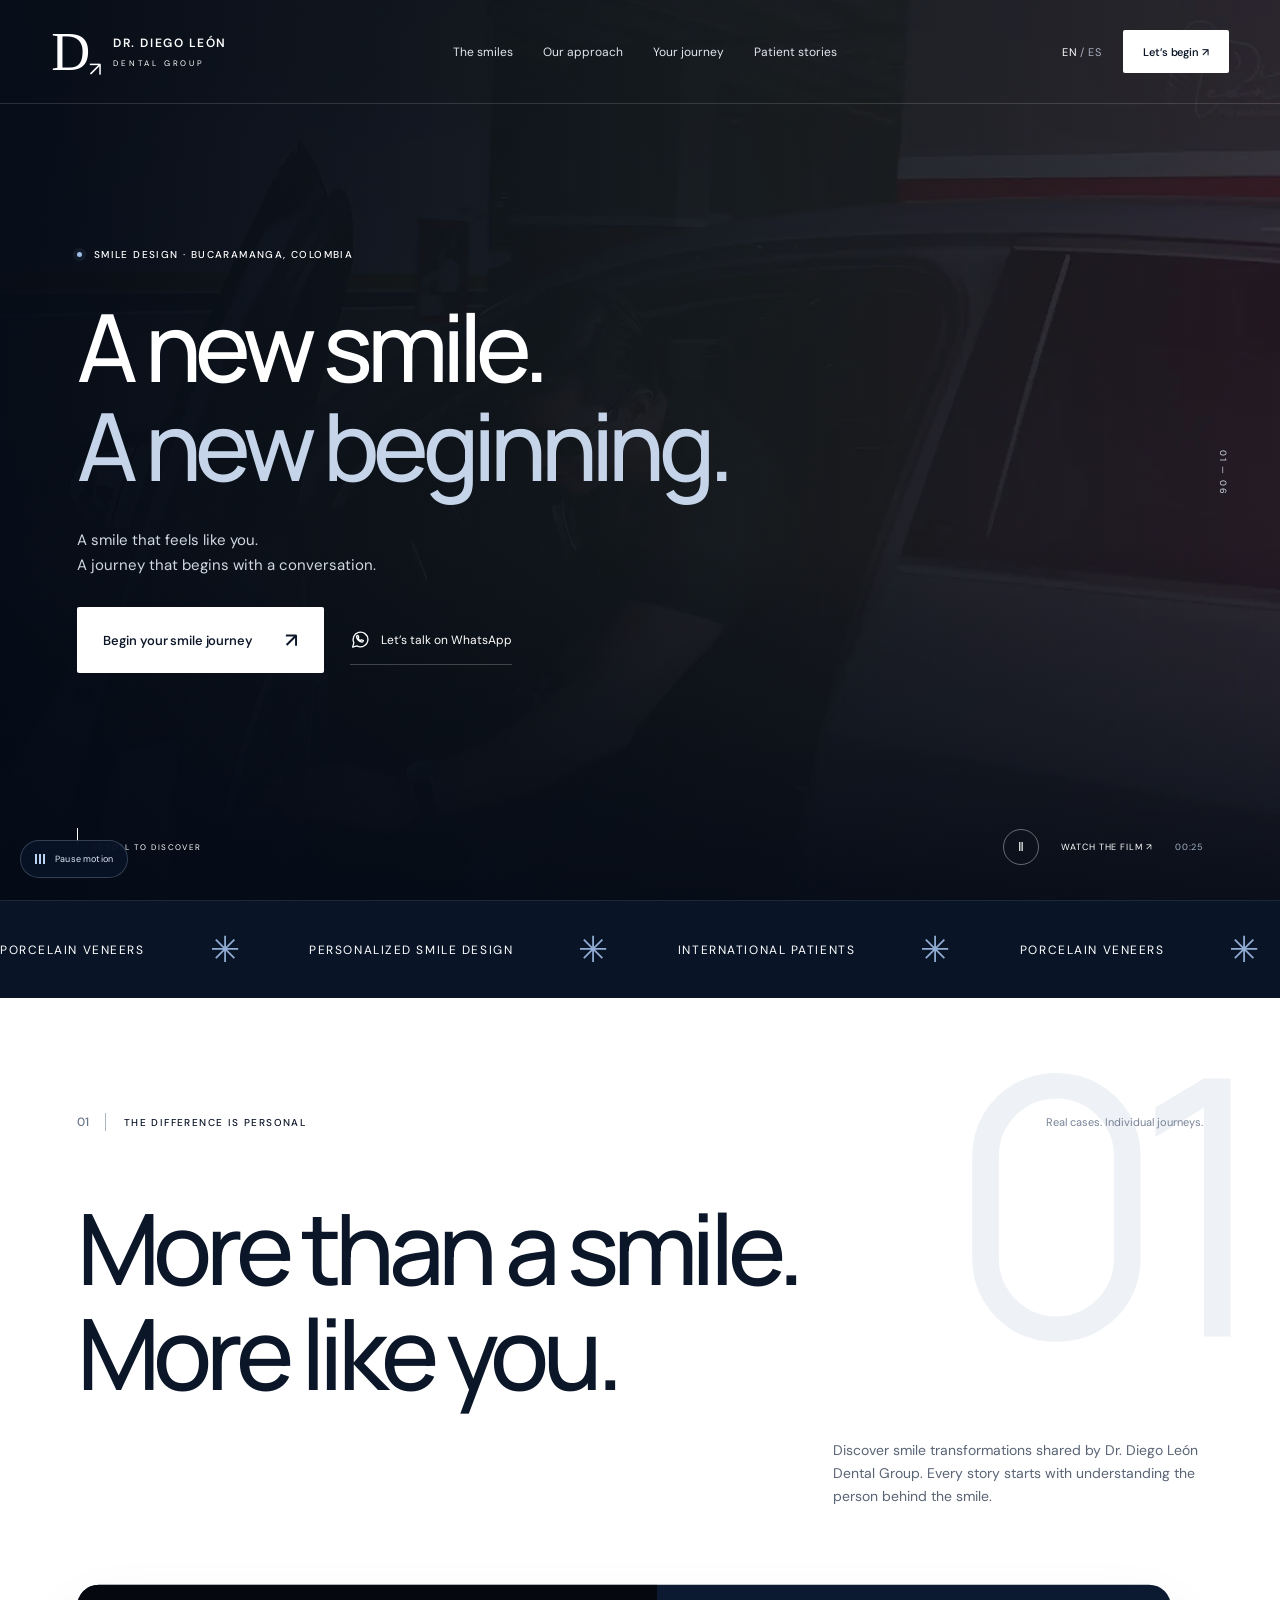
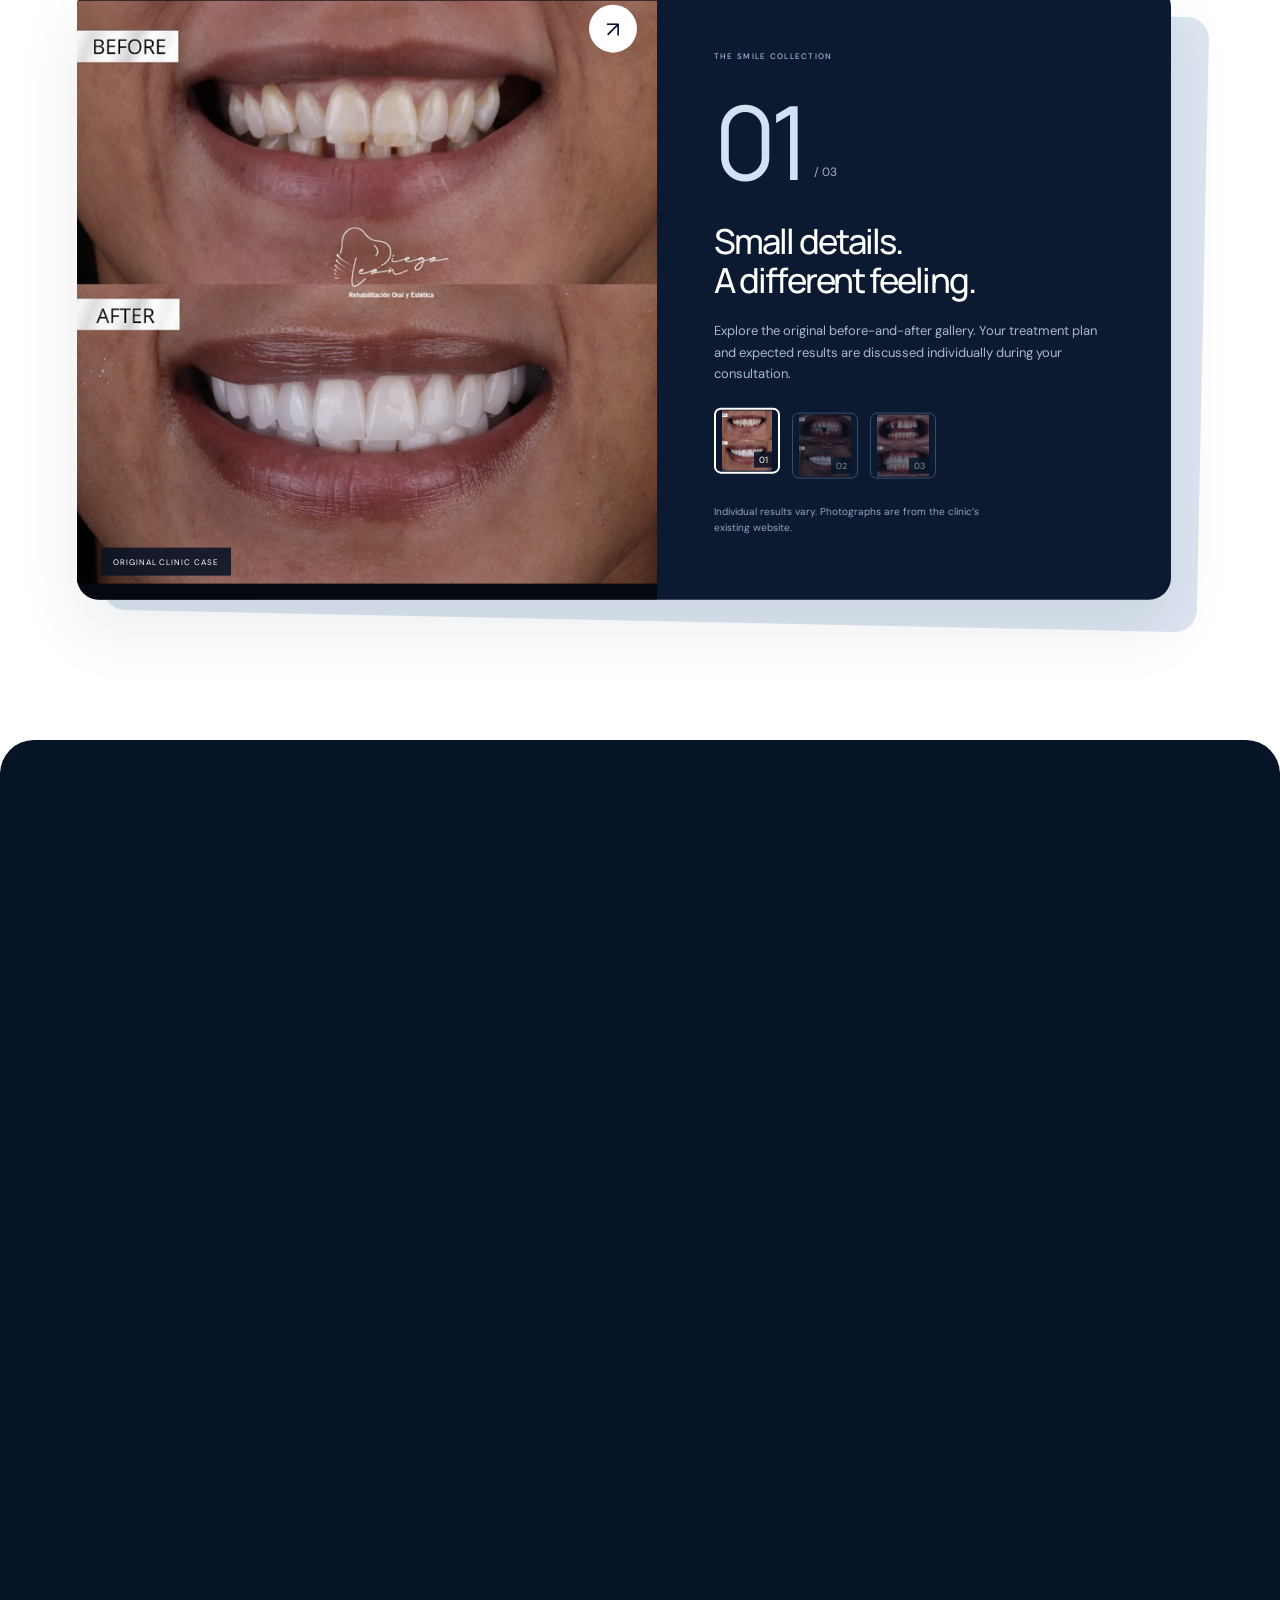
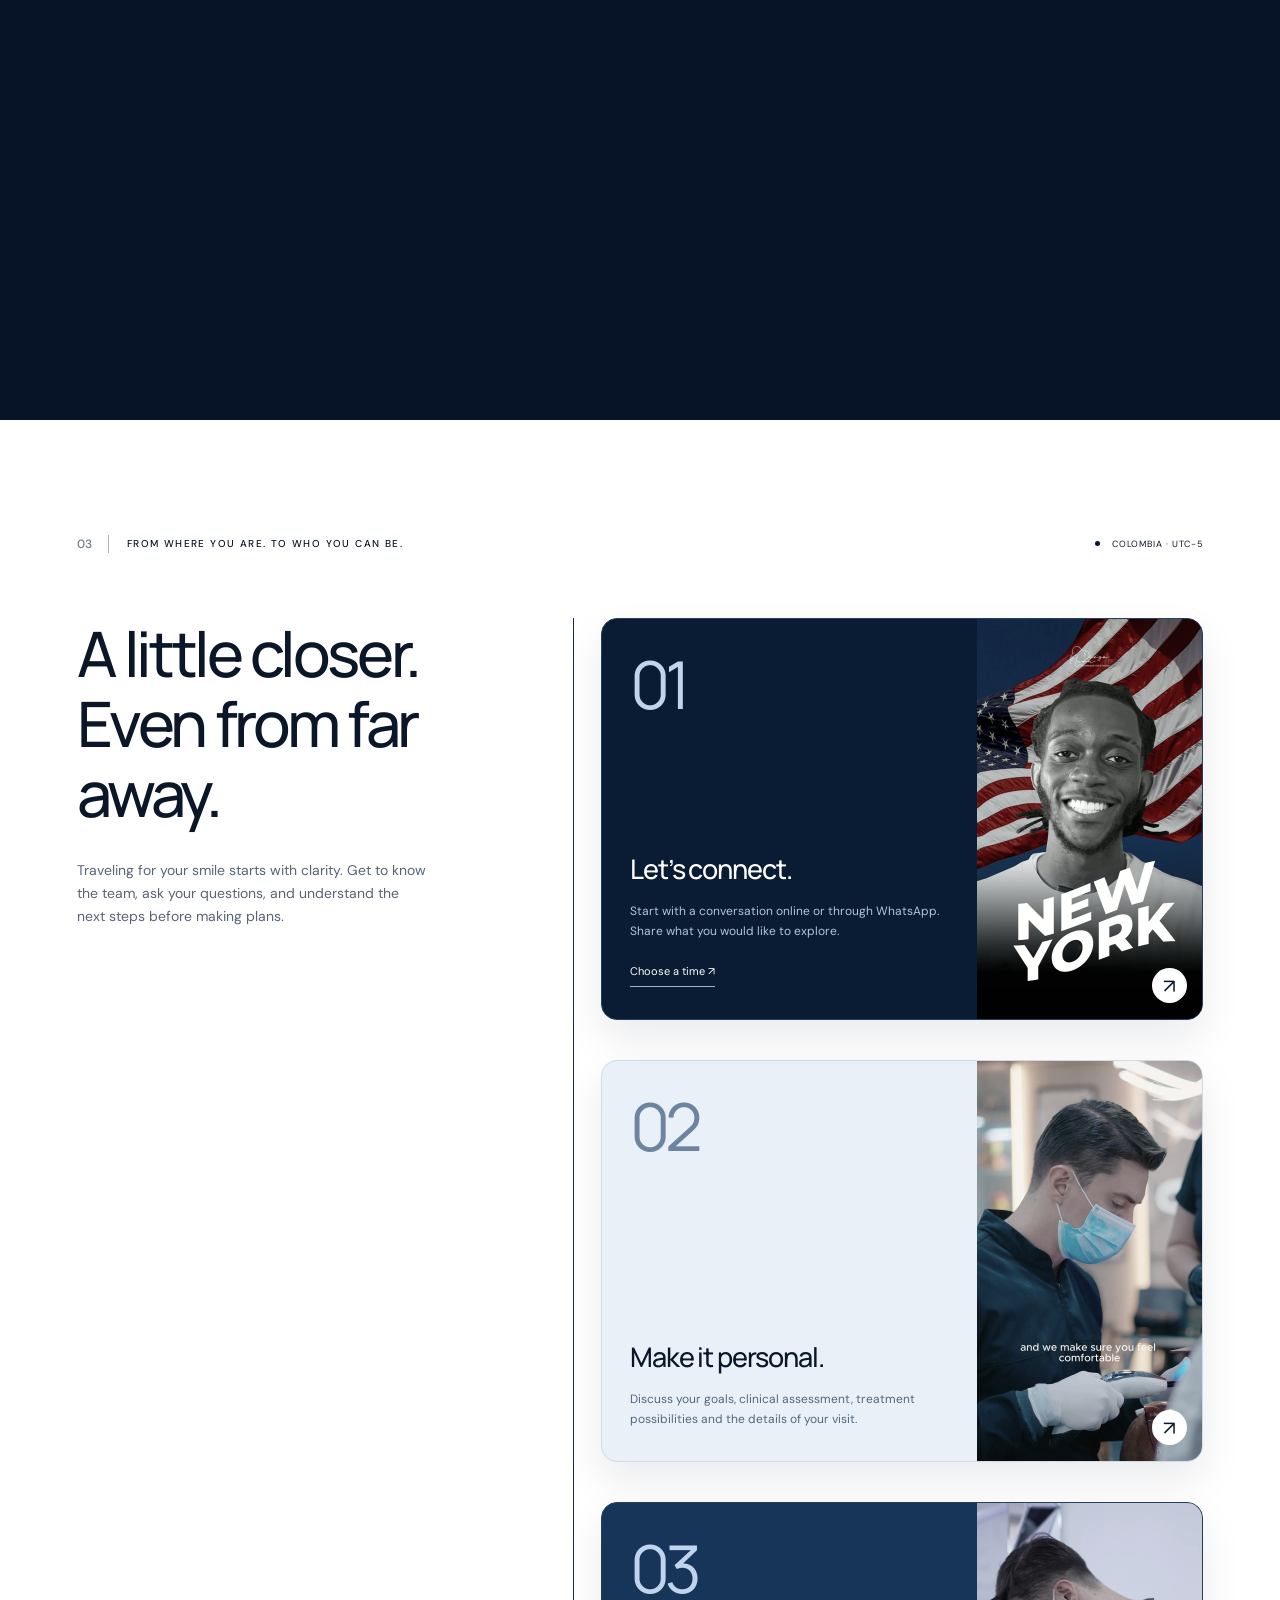
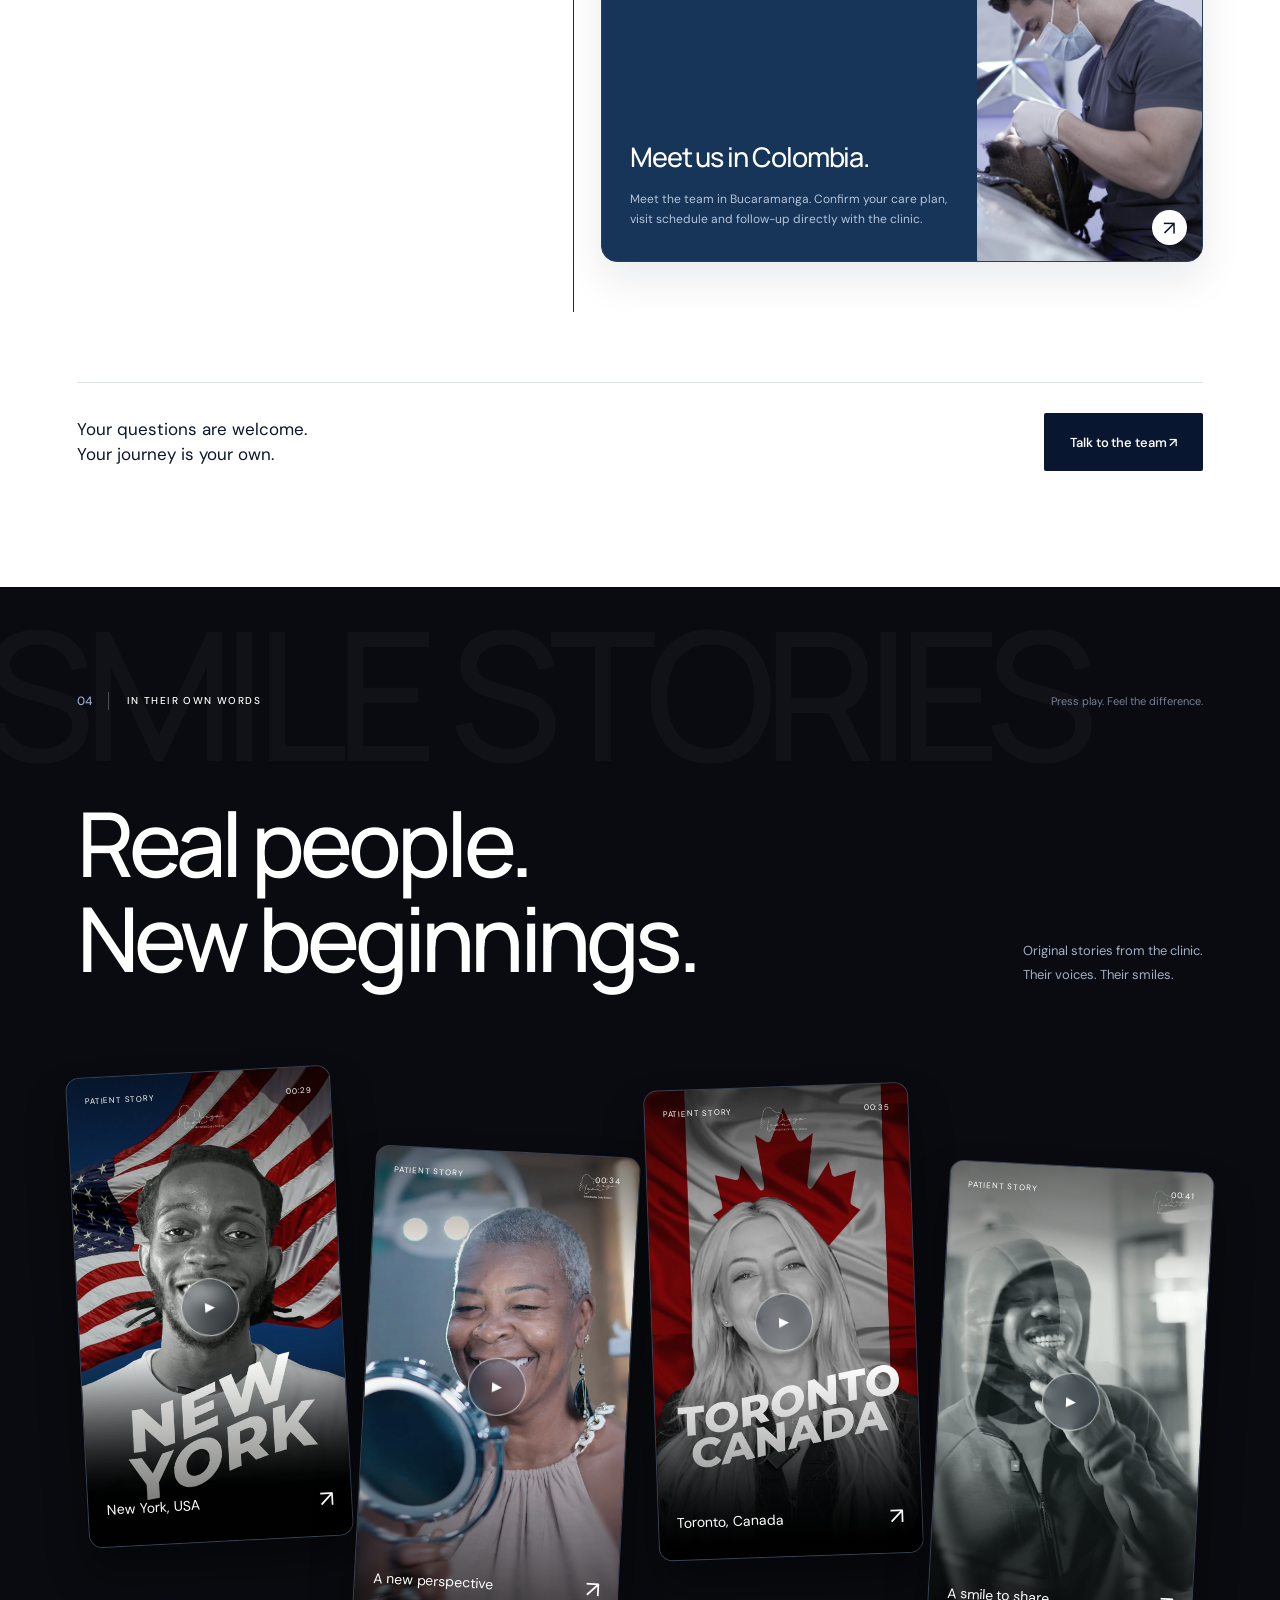
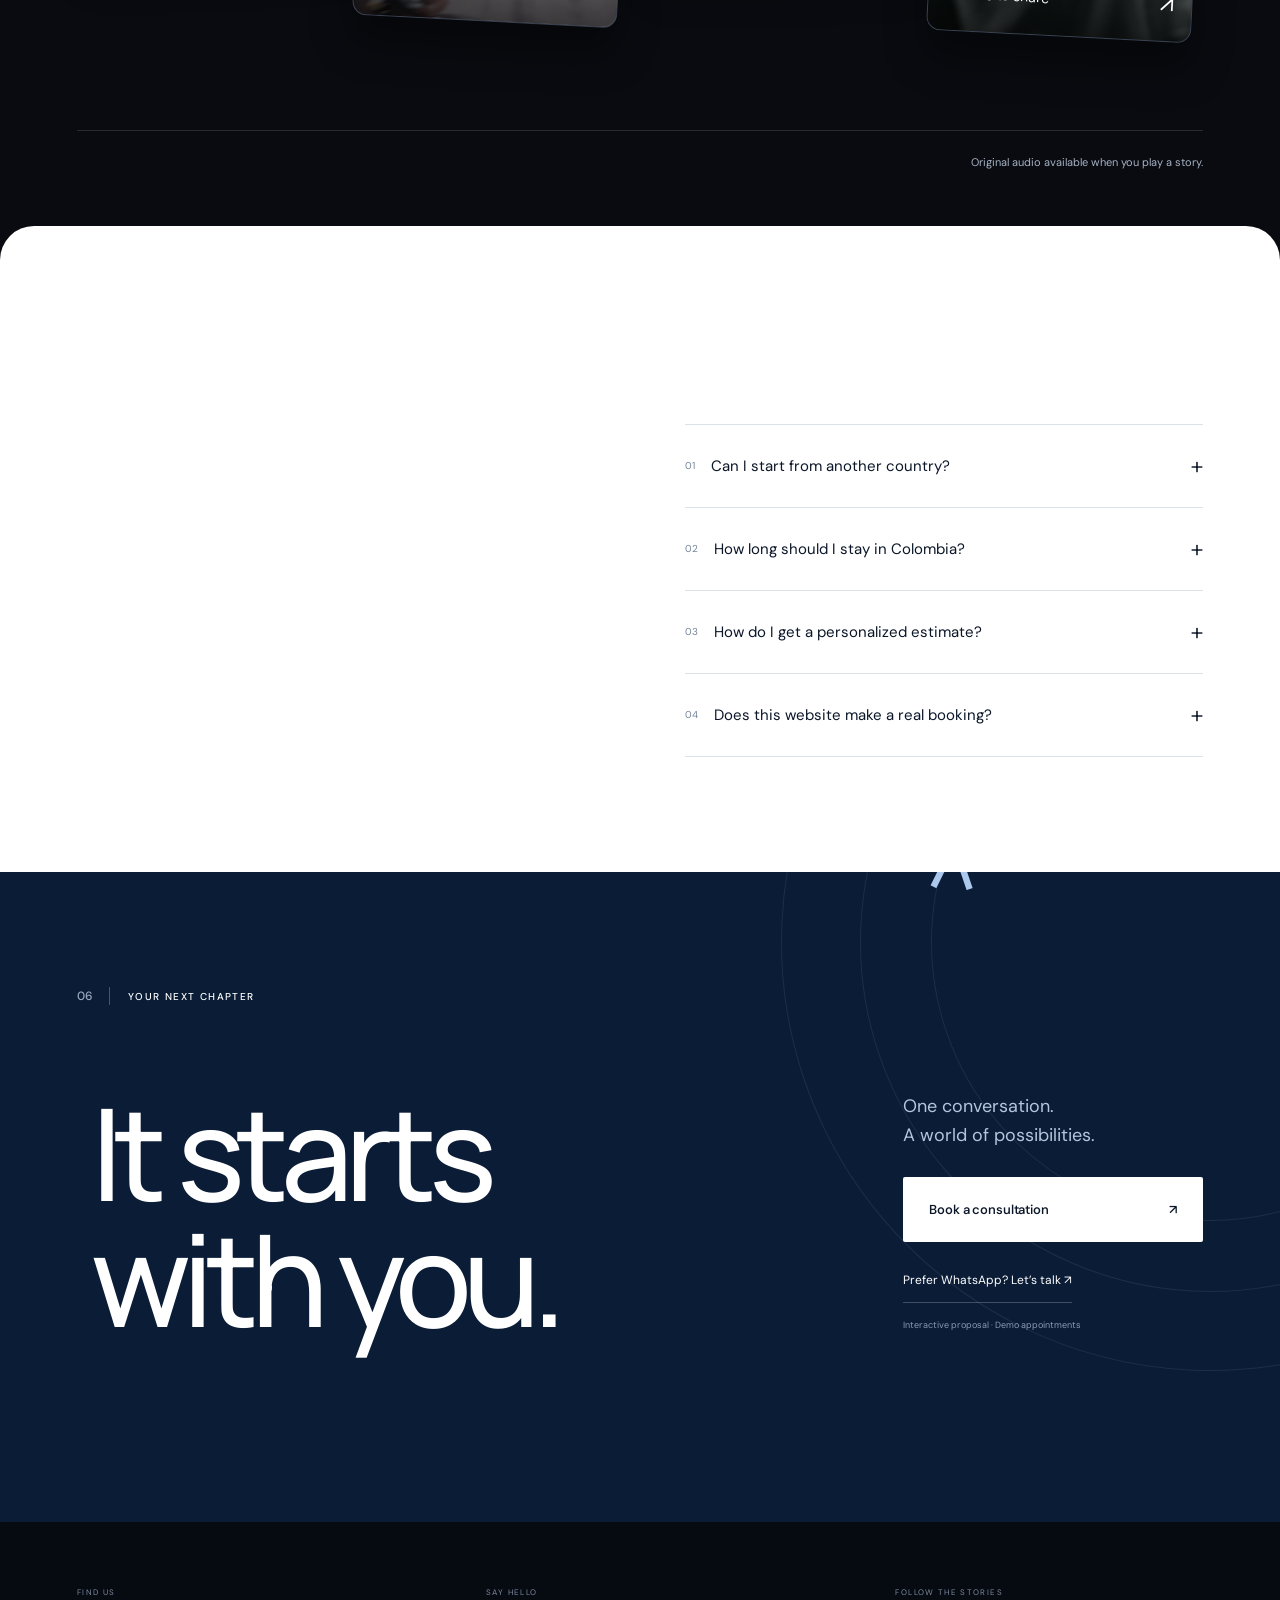
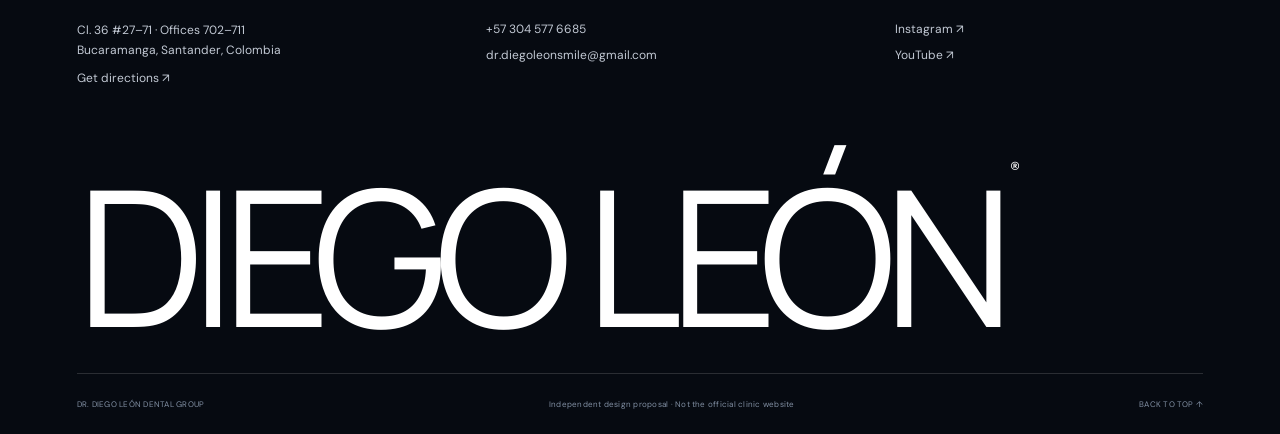
==== commit 53d68b58: "Add cinematic chapter layouts, scroll animation and patient video previews" ====
--- a/index.html
+++ b/index.html
@@ -8,7 +8,7 @@
 <link rel="icon" href="favicon.svg" type="image/svg+xml">
 <link rel="preconnect" href="https://fonts.googleapis.com"><link rel="preconnect" href="https://fonts.gstatic.com" crossorigin>
 <link href="https://fonts.googleapis.com/css2?family=DM+Sans:wght@400;450;500;550;600;650;700&family=Manrope:wght@400;500;600;650;700;800&display=swap" rel="stylesheet">
-<link rel="stylesheet" href="style.css"><script src="app.js" defer></script>
+<link rel="stylesheet" href="style.css?v=2"><link rel="stylesheet" href="experience.css?v=2"><script src="app.js?v=2" defer></script><script src="experience.js?v=2" defer></script>
 </head>
 <body>
 <a class="skip-link" href="#main" data-en="Skip to content" data-es="Ir al contenido">Skip to content</a>
@@ -16,7 +16,7 @@
 <a href="#" class="brand" aria-label="Dr. Diego León home"><span class="brand-symbol">D<span>↗</span></span><span class="brand-name">DR. DIEGO LEÓN<small>DENTAL GROUP</small></span></a>
 <nav class="desktop-nav" aria-label="Main navigation"><a href="#results" data-en="The smiles" data-es="Sonrisas">The smiles</a><a href="#approach" data-en="Our approach" data-es="Nuestro enfoque">Our approach</a><a href="#journey" data-en="Your journey" data-es="Tu experiencia">Your journey</a><a href="#stories" data-en="Patient stories" data-es="Historias">Patient stories</a></nav>
 <div class="header-actions"><button class="language-switch" id="language" aria-label="Cambiar a español">EN <span>/ ES</span></button><button class="button button-white header-book" data-book data-en="Let’s begin ↗" data-es="Empecemos ↗">Let’s begin ↗</button><button class="menu-toggle" id="menuToggle" aria-label="Open menu" aria-expanded="false"><span></span><span></span></button></div>
-</header>
+<div class="reading-progress" aria-hidden="true"><span></span></div></header>
 <nav id="mobileNav" class="mobile-nav" aria-label="Mobile navigation" hidden><a href="#results" data-en="The smiles" data-es="Sonrisas">The smiles</a><a href="#approach" data-en="Our approach" data-es="Nuestro enfoque">Our approach</a><a href="#journey" data-en="Your journey" data-es="Tu experiencia">Your journey</a><a href="#stories" data-en="Patient stories" data-es="Historias">Patient stories</a><button class="button button-white" data-book data-en="Book a consultation ↗" data-es="Agendar valoración ↗">Book a consultation ↗</button></nav>
 <main id="main">
 <section class="hero" aria-labelledby="hero-title">
@@ -25,29 +25,30 @@
 <div class="hero-foot"><a href="#results" class="scroll-cue"><span class="scroll-line"></span><span data-en="SCROLL TO DISCOVER" data-es="DESLIZA PARA DESCUBRIR">SCROLL TO DISCOVER</span></a><div class="hero-film-controls"><button id="heroPause" aria-label="Pause background video">Ⅱ</button><button class="film-trigger" data-video="hero" data-en="WATCH THE FILM ↗" data-es="VER EL VIDEO ↗">WATCH THE FILM ↗</button><span class="film-time">00:25</span></div></div>
 <div class="hero-index">01 — 06</div>
 </section>
-<div class="intro-strip"><span data-en="PORCELAIN VENEERS" data-es="CARILLAS DE PORCELANA">PORCELAIN VENEERS</span><span class="strip-star">✳</span><span data-en="PERSONALIZED SMILE DESIGN" data-es="DISEÑO DE SONRISA PERSONALIZADO">PERSONALIZED SMILE DESIGN</span><span class="strip-star">✳</span><span data-en="INTERNATIONAL PATIENTS" data-es="PACIENTES INTERNACIONALES">INTERNATIONAL PATIENTS</span><span class="strip-star">✳</span></div>
-<section class="results section-light section-pad" id="results">
+<div class="intro-strip"><div class="intro-track"><div class="intro-group"><span data-en="PORCELAIN VENEERS" data-es="CARILLAS DE PORCELANA">PORCELAIN VENEERS</span><span class="strip-star">✳</span><span data-en="PERSONALIZED SMILE DESIGN" data-es="DISEÑO DE SONRISA PERSONALIZADO">PERSONALIZED SMILE DESIGN</span><span class="strip-star">✳</span><span data-en="INTERNATIONAL PATIENTS" data-es="PACIENTES INTERNACIONALES">INTERNATIONAL PATIENTS</span><span class="strip-star">✳</span></div><div class="intro-group" aria-hidden="true"><span data-en="PORCELAIN VENEERS" data-es="CARILLAS DE PORCELANA">PORCELAIN VENEERS</span><span class="strip-star">✳</span><span data-en="PERSONALIZED SMILE DESIGN" data-es="DISEÑO DE SONRISA PERSONALIZADO">PERSONALIZED SMILE DESIGN</span><span class="strip-star">✳</span><span data-en="INTERNATIONAL PATIENTS" data-es="PACIENTES INTERNACIONALES">INTERNATIONAL PATIENTS</span><span class="strip-star">✳</span></div></div></div>
+<section class="results section-light section-pad" id="results"><div class="chapter-watermark" aria-hidden="true">01</div>
 <div class="section-top"><p class="eyebrow dark"><span class="section-number">01</span><span data-en="THE DIFFERENCE IS PERSONAL" data-es="LA DIFERENCIA ES PERSONAL">THE DIFFERENCE IS PERSONAL</span></p><span class="section-kicker" data-en="Real cases. Individual journeys." data-es="Casos reales. Experiencias únicas.">Real cases. Individual journeys.</span></div>
 <div class="section-heading reveal"><h2 data-en="More than a smile.\nMore like you." data-es="Más que una sonrisa.\nMás tú.">More than a smile.<br>More like you.</h2><p data-en="Discover smile transformations shared by Dr. Diego León Dental Group. Every story starts with understanding the person behind the smile." data-es="Descubre las transformaciones compartidas por Dr. Diego León Dental Group. Cada historia empieza por conocer a la persona detrás de la sonrisa.">Discover smile transformations shared by Dr. Diego León Dental Group. Every story starts with understanding the person behind the smile.</p></div>
-<div class="case-layout reveal"><div class="case-image-wrap"><img id="caseImage" src="assets/case-2.webp" alt="Before and after smile photographs published by Dr. Diego León" width="1077" height="1080" loading="lazy"><button class="case-expand" id="expandCase" aria-label="Enlarge case image">↗</button><span class="case-image-label" data-en="ORIGINAL CLINIC CASE" data-es="CASO ORIGINAL DE LA CLÍNICA">ORIGINAL CLINIC CASE</span></div><div class="case-copy"><span class="eyebrow dark" data-en="THE SMILE COLLECTION" data-es="COLECCIÓN DE SONRISAS">THE SMILE COLLECTION</span><div class="case-count"><span id="caseNumber">01</span><span>/ 03</span></div><h3 data-en="Small details.\nA different feeling." data-es="Pequeños detalles.\nUna nueva sensación.">Small details.<br>A different feeling.</h3><p data-en="Explore the original before-and-after gallery. Your treatment plan and expected results are discussed individually during your consultation." data-es="Explora la galería original de antes y después. Tu plan de tratamiento y los resultados esperados se evalúan de forma individual en la consulta.">Explore the original before-and-after gallery. Your treatment plan and expected results are discussed individually during your consultation.</p><div class="case-tabs" role="group" aria-label="Select a case"><button class="active" data-case="0" aria-pressed="true">01</button><button data-case="1" aria-pressed="false">02</button><button data-case="2" aria-pressed="false">03</button></div><p class="fine-print" data-en="Individual results vary. Photographs are from the clinic’s existing website." data-es="Los resultados varían según cada paciente. Fotografías de la web actual de la clínica.">Individual results vary. Photographs are from the clinic’s existing website.</p></div></div>
+<div class="case-stage reveal"><div class="case-layout"><div class="case-image-wrap"><img id="caseImage" src="assets/case-2.webp" alt="Before and after smile photographs published by Dr. Diego León" width="1077" height="1080" loading="lazy"><button class="case-expand" id="expandCase" aria-label="Enlarge case image">↗</button><span class="case-image-label" data-en="ORIGINAL CLINIC CASE" data-es="CASO ORIGINAL DE LA CLÍNICA">ORIGINAL CLINIC CASE</span></div><div class="case-copy"><span class="eyebrow dark" data-en="THE SMILE COLLECTION" data-es="COLECCIÓN DE SONRISAS">THE SMILE COLLECTION</span><div class="case-count"><span id="caseNumber">01</span><span>/ 03</span></div><h3 data-en="Small details.\nA different feeling." data-es="Pequeños detalles.\nUna nueva sensación.">Small details.<br>A different feeling.</h3><p data-en="Explore the original before-and-after gallery. Your treatment plan and expected results are discussed individually during your consultation." data-es="Explora la galería original de antes y después. Tu plan de tratamiento y los resultados esperados se evalúan de forma individual en la consulta.">Explore the original before-and-after gallery. Your treatment plan and expected results are discussed individually during your consultation.</p><div class="case-tabs" role="group" aria-label="Select a case"><button class="active" data-case="0" aria-pressed="true" aria-label="View case 01"><img src="assets/case-2.webp" alt="" loading="lazy"><span>01</span></button><button data-case="1" aria-pressed="false" aria-label="View case 02"><img src="assets/case-3.webp" alt="" loading="lazy"><span>02</span></button><button data-case="2" aria-pressed="false" aria-label="View case 03"><img src="assets/case-1.webp" alt="" loading="lazy"><span>03</span></button></div><p class="fine-print" data-en="Individual results vary. Photographs are from the clinic’s existing website." data-es="Los resultados varían según cada paciente. Fotografías de la web actual de la clínica.">Individual results vary. Photographs are from the clinic’s existing website.</p></div></div></div>
 </section>
 <section class="approach section-pad" id="approach"><div class="section-top"><p class="eyebrow"><span class="section-number">02</span><span data-en="THE PERSON BEHIND THE PRECISION" data-es="LA PERSONA DETRÁS DE CADA DETALLE">THE PERSON BEHIND THE PRECISION</span></p><span class="section-kicker">DR. DIEGO LEÓN</span></div>
-<div class="approach-grid"><div class="doctor-portrait reveal"><img src="assets/doctor.webp" alt="Dr. Diego León working with a patient" width="1071" height="1600" loading="lazy"><div class="portrait-caption"><span>Dr. Diego León</span><small data-en="DENTAL GROUP · COLOMBIA" data-es="DENTAL GROUP · COLOMBIA">DENTAL GROUP · COLOMBIA</small></div><button class="round-play" data-video="promo" aria-label="Watch Dr. Diego León at work">▶</button></div><div class="approach-copy reveal"><h2 data-en="Thoughtful care.\nDown to the\nlast detail." data-es="Atención cercana.\nHasta el último\ndetalle.">Thoughtful care.<br>Down to the<br>last detail.</h2><p data-en="An approach to aesthetic dentistry centered on your features, your goals, and how you want to feel when you smile." data-es="Un enfoque de odontología estética centrado en tus rasgos, tus objetivos y cómo quieres sentirte al sonreír.">An approach to aesthetic dentistry centered on your features, your goals, and how you want to feel when you smile.</p><div class="treatment-list"><details open><summary><span>01</span><span data-en="Porcelain veneers" data-es="Carillas de porcelana">Porcelain veneers</span><span class="plus">+</span></summary><p data-en="A personalized conversation about shape, shade and proportion, with a clinical assessment to determine whether veneers are appropriate for you." data-es="Una conversación sobre forma, tono y proporción, junto con una valoración clínica para determinar si las carillas son adecuadas para ti.">A personalized conversation about shape, shade and proportion, with a clinical assessment to determine whether veneers are appropriate for you.</p></details><details><summary><span>02</span><span data-en="Smile design" data-es="Diseño de sonrisa">Smile design</span><span class="plus">+</span></summary><p data-en="Explore your goals with the team and discuss a smile plan that considers both appearance and oral health." data-es="Explora tus objetivos con el equipo y conversa sobre un plan de sonrisa que considere la estética y la salud oral.">Explore your goals with the team and discuss a smile plan that considers both appearance and oral health.</p></details><details><summary><span>03</span><span data-en="Oral rehabilitation" data-es="Rehabilitación oral">Oral rehabilitation</span><span class="plus">+</span></summary><p data-en="An individual evaluation to discuss function, comfort and the treatment options appropriate to your needs." data-es="Una evaluación individual para conversar sobre función, comodidad y las opciones de tratamiento apropiadas para tus necesidades.">An individual evaluation to discuss function, comfort and the treatment options appropriate to your needs.</p></details></div><button class="text-button" data-book data-en="Find your starting point ↗" data-es="Encuentra tu punto de partida ↗">Find your starting point ↗</button></div></div></section>
+<div class="approach-grid"><div class="doctor-portrait reveal"><div class="portrait-window"><img src="assets/doctor.webp" alt="Dr. Diego León working with a patient" width="1071" height="1600" loading="lazy"></div><div class="portrait-caption"><span>Dr. Diego León</span><small data-en="DENTAL GROUP · COLOMBIA" data-es="DENTAL GROUP · COLOMBIA">DENTAL GROUP · COLOMBIA</small></div><button class="round-play" data-video="promo" aria-label="Watch Dr. Diego León at work">▶</button></div><div class="approach-copy reveal"><div class="precision-mark" aria-hidden="true"><span>✳</span><small>PERSONAL BY DESIGN</small></div><h2 data-en="Thoughtful care.\nDown to the\nlast detail." data-es="Atención cercana.\nHasta el último\ndetalle.">Thoughtful care.<br>Down to the<br>last detail.</h2><p data-en="An approach to aesthetic dentistry centered on your features, your goals, and how you want to feel when you smile." data-es="Un enfoque de odontología estética centrado en tus rasgos, tus objetivos y cómo quieres sentirte al sonreír.">An approach to aesthetic dentistry centered on your features, your goals, and how you want to feel when you smile.</p><div class="treatment-list"><details open><summary><span>01</span><span data-en="Porcelain veneers" data-es="Carillas de porcelana">Porcelain veneers</span><span class="plus">+</span></summary><p data-en="A personalized conversation about shape, shade and proportion, with a clinical assessment to determine whether veneers are appropriate for you." data-es="Una conversación sobre forma, tono y proporción, junto con una valoración clínica para determinar si las carillas son adecuadas para ti.">A personalized conversation about shape, shade and proportion, with a clinical assessment to determine whether veneers are appropriate for you.</p></details><details><summary><span>02</span><span data-en="Smile design" data-es="Diseño de sonrisa">Smile design</span><span class="plus">+</span></summary><p data-en="Explore your goals with the team and discuss a smile plan that considers both appearance and oral health." data-es="Explora tus objetivos con el equipo y conversa sobre un plan de sonrisa que considere la estética y la salud oral.">Explore your goals with the team and discuss a smile plan that considers both appearance and oral health.</p></details><details><summary><span>03</span><span data-en="Oral rehabilitation" data-es="Rehabilitación oral">Oral rehabilitation</span><span class="plus">+</span></summary><p data-en="An individual evaluation to discuss function, comfort and the treatment options appropriate to your needs." data-es="Una evaluación individual para conversar sobre función, comodidad y las opciones de tratamiento apropiadas para tus necesidades.">An individual evaluation to discuss function, comfort and the treatment options appropriate to your needs.</p></details></div><button class="text-button" data-book data-en="Find your starting point ↗" data-es="Encuentra tu punto de partida ↗">Find your starting point ↗</button></div></div></section>
 <section class="journey section-light section-pad" id="journey"><div class="section-top"><p class="eyebrow dark"><span class="section-number">03</span><span data-en="FROM WHERE YOU ARE. TO WHO YOU CAN BE." data-es="DESDE DONDE ESTÁS. HACIA TU NUEVA SONRISA.">FROM WHERE YOU ARE. TO WHO YOU CAN BE.</span></p><span class="location-tag"><span class="status-dot"></span>COLOMBIA · UTC−5</span></div>
-<div class="section-heading reveal"><h2 data-en="A little closer.\nEven from far away." data-es="Más cerca.\nIncluso desde lejos.">A little closer.<br>Even from far away.</h2><p data-en="Traveling for your smile starts with clarity. Get to know the team, ask your questions, and understand the next steps before making plans." data-es="Viajar por tu sonrisa empieza con claridad. Conoce al equipo, resuelve tus dudas y entiende los siguientes pasos antes de hacer planes.">Traveling for your smile starts with clarity. Get to know the team, ask your questions, and understand the next steps before making plans.</p></div>
-<div class="journey-steps"><article class="journey-step reveal"><span>01</span><h3 data-en="Let’s connect." data-es="Conversemos.">Let’s connect.</h3><p data-en="Start with a conversation online or through WhatsApp. Share what you would like to explore." data-es="Empieza con una conversación online o por WhatsApp. Cuéntanos qué te gustaría explorar.">Start with a conversation online or through WhatsApp. Share what you would like to explore.</p><button data-book class="inline-link" data-en="Choose a time ↗" data-es="Elige un horario ↗">Choose a time ↗</button></article><article class="journey-step reveal"><span>02</span><h3 data-en="Make it personal." data-es="Hagámoslo tuyo.">Make it personal.</h3><p data-en="Discuss your goals, clinical assessment, treatment possibilities and the details of your visit." data-es="Conversa sobre tus objetivos, la valoración clínica, las opciones de tratamiento y los detalles de tu visita.">Discuss your goals, clinical assessment, treatment possibilities and the details of your visit.</p></article><article class="journey-step reveal"><span>03</span><h3 data-en="Meet us in Colombia." data-es="Nos vemos en Colombia.">Meet us in Colombia.</h3><p data-en="Meet the team in Bucaramanga. Confirm your care plan, visit schedule and follow-up directly with the clinic." data-es="Conoce al equipo en Bucaramanga. Confirma tu plan, el calendario de visitas y el seguimiento directamente con la clínica.">Meet the team in Bucaramanga. Confirm your care plan, visit schedule and follow-up directly with the clinic.</p></article></div>
-<div class="journey-bottom reveal"><p data-en="Your questions are welcome.\nYour journey is your own." data-es="Todas tus preguntas cuentan.\nEsta experiencia es tuya.">Your questions are welcome.<br>Your journey is your own.</p><button class="button button-navy" data-whatsapp data-en="Talk to the team ↗" data-es="Habla con el equipo ↗">Talk to the team ↗</button></div></section>
-<section class="stories section-pad" id="stories"><div class="section-top"><p class="eyebrow"><span class="section-number">04</span><span data-en="IN THEIR OWN WORDS" data-es="EN SUS PROPIAS PALABRAS">IN THEIR OWN WORDS</span></p><span class="section-kicker" data-en="Press play. Feel the difference." data-es="Dale play. Conoce sus historias.">Press play. Feel the difference.</span></div><div class="stories-heading reveal"><h2 data-en="Real people.\nNew beginnings." data-es="Personas reales.\nNuevos comienzos.">Real people.<br>New beginnings.</h2><p data-en="Original stories from the clinic.\nTheir voices. Their smiles." data-es="Historias originales de la clínica.\nSus voces. Sus sonrisas.">Original stories from the clinic.<br>Their voices. Their smiles.</p></div><div class="story-grid">
-<button class="story-card reveal" data-video="patient1"><img src="assets/patient-1-poster.webp" width="720" height="1280" loading="lazy" alt="Patient story from New York"><span class="story-top"><span data-en="PATIENT STORY" data-es="HISTORIA DE PACIENTE">PATIENT STORY</span><span>00:29</span></span><span class="story-play">▶</span><span class="story-bottom"><span>New York, USA</span><span>↗</span></span></button>
-<button class="story-card reveal" data-video="elin"><img src="assets/patient-elin-poster.webp" width="720" height="1280" loading="lazy" alt="A patient looking at her smile"><span class="story-top"><span data-en="PATIENT STORY" data-es="HISTORIA DE PACIENTE">PATIENT STORY</span><span>00:34</span></span><span class="story-play">▶</span><span class="story-bottom"><span data-en="A new perspective" data-es="Una nueva perspectiva">A new perspective</span><span>↗</span></span></button>
-<button class="story-card reveal" data-video="katie"><img src="assets/patient-katie-poster.webp" width="720" height="1280" loading="lazy" alt="Patient story from Toronto, Canada"><span class="story-top"><span data-en="PATIENT STORY" data-es="HISTORIA DE PACIENTE">PATIENT STORY</span><span>00:35</span></span><span class="story-play">▶</span><span class="story-bottom"><span>Toronto, Canada</span><span>↗</span></span></button>
-<button class="story-card reveal" data-video="singer"><img src="assets/patient-singer-poster.webp" width="720" height="1280" loading="lazy" alt="A patient smiling at the camera"><span class="story-top"><span data-en="PATIENT STORY" data-es="HISTORIA DE PACIENTE">PATIENT STORY</span><span>00:41</span></span><span class="story-play">▶</span><span class="story-bottom"><span data-en="A smile to share" data-es="Una sonrisa para compartir">A smile to share</span><span>↗</span></span></button>
+<div class="journey-layout"><div class="section-heading reveal"><h2 data-en="A little closer.\nEven from far away." data-es="Más cerca.\nIncluso desde lejos.">A little closer.<br>Even from far away.</h2><p data-en="Traveling for your smile starts with clarity. Get to know the team, ask your questions, and understand the next steps before making plans." data-es="Viajar por tu sonrisa empieza con claridad. Conoce al equipo, resuelve tus dudas y entiende los siguientes pasos antes de hacer planes.">Traveling for your smile starts with clarity. Get to know the team, ask your questions, and understand the next steps before making plans.</p></div>
+<div class="journey-steps"><div class="journey-line" aria-hidden="true"></div><article class="journey-step"><div class="journey-card-copy"><span>01</span><h3 data-en="Let’s connect." data-es="Conversemos.">Let’s connect.</h3><p data-en="Start with a conversation online or through WhatsApp. Share what you would like to explore." data-es="Empieza con una conversación online o por WhatsApp. Cuéntanos qué te gustaría explorar.">Start with a conversation online or through WhatsApp. Share what you would like to explore.</p><button data-book class="inline-link" data-en="Choose a time ↗" data-es="Elige un horario ↗">Choose a time ↗</button></div><div class="journey-visual"><img src="assets/patient-1-poster.webp" alt="" loading="lazy" width="720" height="1280"><span aria-hidden="true">↗</span></div></article><article class="journey-step"><div class="journey-card-copy"><span>02</span><h3 data-en="Make it personal." data-es="Hagámoslo tuyo.">Make it personal.</h3><p data-en="Discuss your goals, clinical assessment, treatment possibilities and the details of your visit." data-es="Conversa sobre tus objetivos, la valoración clínica, las opciones de tratamiento y los detalles de tu visita.">Discuss your goals, clinical assessment, treatment possibilities and the details of your visit.</p></div><div class="journey-visual"><img src="assets/smile-promo-poster.webp" alt="" loading="lazy" width="720" height="1280"><span aria-hidden="true">↗</span></div></article><article class="journey-step"><div class="journey-card-copy"><span>03</span><h3 data-en="Meet us in Colombia." data-es="Nos vemos en Colombia.">Meet us in Colombia.</h3><p data-en="Meet the team in Bucaramanga. Confirm your care plan, visit schedule and follow-up directly with the clinic." data-es="Conoce al equipo en Bucaramanga. Confirma tu plan, el calendario de visitas y el seguimiento directamente con la clínica.">Meet the team in Bucaramanga. Confirm your care plan, visit schedule and follow-up directly with the clinic.</p></div><div class="journey-visual"><img src="assets/doctor.webp" alt="" loading="lazy" width="720" height="1280"><span aria-hidden="true">↗</span></div></article></div>
+</div><div class="journey-bottom reveal"><p data-en="Your questions are welcome.\nYour journey is your own." data-es="Todas tus preguntas cuentan.\nEsta experiencia es tuya.">Your questions are welcome.<br>Your journey is your own.</p><button class="button button-navy" data-whatsapp data-en="Talk to the team ↗" data-es="Habla con el equipo ↗">Talk to the team ↗</button></div></section>
+<section class="stories section-pad" id="stories"><div class="cinema-wordmark" aria-hidden="true">SMILE STORIES</div><div class="section-top"><p class="eyebrow"><span class="section-number">04</span><span data-en="IN THEIR OWN WORDS" data-es="EN SUS PROPIAS PALABRAS">IN THEIR OWN WORDS</span></p><span class="section-kicker" data-en="Press play. Feel the difference." data-es="Dale play. Conoce sus historias.">Press play. Feel the difference.</span></div><div class="stories-heading reveal"><h2 data-en="Real people.\nNew beginnings." data-es="Personas reales.\nNuevos comienzos.">Real people.<br>New beginnings.</h2><p data-en="Original stories from the clinic.\nTheir voices. Their smiles." data-es="Historias originales de la clínica.\nSus voces. Sus sonrisas.">Original stories from the clinic.<br>Their voices. Their smiles.</p></div><div class="story-grid">
+<div class="story-frame reveal"><button class="story-card" data-video="patient1"><img src="assets/patient-1-poster.webp" width="720" height="1280" loading="lazy" alt="Patient story from New York"><span class="story-top"><span data-en="PATIENT STORY" data-es="HISTORIA DE PACIENTE">PATIENT STORY</span><span>00:29</span></span><span class="story-play">▶</span><span class="story-bottom"><span>New York, USA</span><span>↗</span></span></button></div>
+<div class="story-frame reveal"><button class="story-card" data-video="elin"><img src="assets/patient-elin-poster.webp" width="720" height="1280" loading="lazy" alt="A patient looking at her smile"><span class="story-top"><span data-en="PATIENT STORY" data-es="HISTORIA DE PACIENTE">PATIENT STORY</span><span>00:34</span></span><span class="story-play">▶</span><span class="story-bottom"><span data-en="A new perspective" data-es="Una nueva perspectiva">A new perspective</span><span>↗</span></span></button></div>
+<div class="story-frame reveal"><button class="story-card" data-video="katie"><img src="assets/patient-katie-poster.webp" width="720" height="1280" loading="lazy" alt="Patient story from Toronto, Canada"><span class="story-top"><span data-en="PATIENT STORY" data-es="HISTORIA DE PACIENTE">PATIENT STORY</span><span>00:35</span></span><span class="story-play">▶</span><span class="story-bottom"><span>Toronto, Canada</span><span>↗</span></span></button></div>
+<div class="story-frame reveal"><button class="story-card" data-video="singer"><img src="assets/patient-singer-poster.webp" width="720" height="1280" loading="lazy" alt="A patient smiling at the camera"><span class="story-top"><span data-en="PATIENT STORY" data-es="HISTORIA DE PACIENTE">PATIENT STORY</span><span>00:41</span></span><span class="story-play">▶</span><span class="story-bottom"><span data-en="A smile to share" data-es="Una sonrisa para compartir">A smile to share</span><span>↗</span></span></button></div>
 </div><p class="stories-note" data-en="Original audio available when you play a story." data-es="Audio original disponible al reproducir cada historia.">Original audio available when you play a story.</p></section>
 <section class="faq section-light section-pad"><div class="section-top"><p class="eyebrow dark"><span class="section-number">05</span><span data-en="A LITTLE MORE CLARITY" data-es="UN POCO MÁS DE CLARIDAD">A LITTLE MORE CLARITY</span></p></div><div class="faq-grid"><h2 class="reveal" data-en="Good questions.\nA better start." data-es="Buenas preguntas.\nUn mejor comienzo.">Good questions.<br>A better start.</h2><div class="faq-list"><details><summary><span data-en="Can I start from another country?" data-es="¿Puedo empezar desde otro país?">Can I start from another country?</span><span class="plus">+</span></summary><p data-en="Yes, the clinic works with international patients. Contact the team to discuss an initial conversation and the information needed before your visit." data-es="Sí, la clínica atiende pacientes internacionales. Contacta al equipo para conversar sobre el primer acercamiento y la información necesaria antes de tu visita.">Yes, the clinic works with international patients. Contact the team to discuss an initial conversation and the information needed before your visit.</p></details><details><summary><span data-en="How long should I stay in Colombia?" data-es="¿Cuánto tiempo debo estar en Colombia?">How long should I stay in Colombia?</span><span class="plus">+</span></summary><p data-en="The number of appointments and length of stay depend on your individual assessment and treatment plan. Confirm these details with the clinic before booking travel." data-es="El número de citas y la estancia dependen de tu valoración y plan de tratamiento. Confirma estos detalles con la clínica antes de reservar tu viaje.">The number of appointments and length of stay depend on your individual assessment and treatment plan. Confirm these details with the clinic before booking travel.</p></details><details><summary><span data-en="How do I get a personalized estimate?" data-es="¿Cómo obtengo una cotización personalizada?">How do I get a personalized estimate?</span><span class="plus">+</span></summary><p data-en="Speak with the team about your goals and arrange an assessment. Ask for a written breakdown of your treatment, what is included, and any additional costs." data-es="Habla con el equipo sobre tus objetivos y solicita una valoración. Pide el desglose escrito del tratamiento, lo que incluye y los costos adicionales.">Speak with the team about your goals and arrange an assessment. Ask for a written breakdown of your treatment, what is included, and any additional costs.</p></details><details><summary><span data-en="Does this website make a real booking?" data-es="¿Esta web realiza una reserva real?">Does this website make a real booking?</span><span class="plus">+</span></summary><p data-en="This is an independent design proposal. The calendar is interactive, but its availability is illustrative. No appointment is booked and no information is sent to the clinic." data-es="Esta es una propuesta independiente de diseño. El calendario es interactivo, pero la disponibilidad es ilustrativa. No se reserva ninguna cita ni se envía información a la clínica.">This is an independent design proposal. The calendar is interactive, but its availability is illustrative. No appointment is booked and no information is sent to the clinic.</p></details></div></div></section>
-<section class="booking-section section-pad" id="contact"><p class="eyebrow"><span class="section-number">06</span><span data-en="YOUR NEXT CHAPTER" data-es="TU SIGUIENTE CAPÍTULO">YOUR NEXT CHAPTER</span></p><div class="booking-heading reveal"><h2 data-en="It starts\nwith you." data-es="Todo empieza\ncontigo.">It starts<br>with you.</h2><div class="booking-action"><p data-en="One conversation.\nA world of possibilities." data-es="Una conversación.\nUn mundo de posibilidades.">One conversation.<br>A world of possibilities.</p><button class="button button-white" data-book><span data-en="Book a consultation" data-es="Agendar valoración">Book a consultation</span><span>↗</span></button><button class="text-button" data-whatsapp data-en="Prefer WhatsApp? Let’s talk ↗" data-es="¿Prefieres WhatsApp? Hablemos ↗">Prefer WhatsApp? Let’s talk ↗</button><small data-en="Interactive proposal · Demo appointments" data-es="Propuesta interactiva · Citas de demostración">Interactive proposal · Demo appointments</small></div></div></section>
+<section class="booking-section section-pad" id="contact"><div class="booking-orbit" aria-hidden="true"><span>✳</span></div><p class="eyebrow"><span class="section-number">06</span><span data-en="YOUR NEXT CHAPTER" data-es="TU SIGUIENTE CAPÍTULO">YOUR NEXT CHAPTER</span></p><div class="booking-heading reveal"><h2 data-en="It starts\nwith you." data-es="Todo empieza\ncontigo.">It starts<br>with you.</h2><div class="booking-action"><p data-en="One conversation.\nA world of possibilities." data-es="Una conversación.\nUn mundo de posibilidades.">One conversation.<br>A world of possibilities.</p><button class="button button-white" data-book><span data-en="Book a consultation" data-es="Agendar valoración">Book a consultation</span><span>↗</span></button><button class="text-button" data-whatsapp data-en="Prefer WhatsApp? Let’s talk ↗" data-es="¿Prefieres WhatsApp? Hablemos ↗">Prefer WhatsApp? Let’s talk ↗</button><small data-en="Interactive proposal · Demo appointments" data-es="Propuesta interactiva · Citas de demostración">Interactive proposal · Demo appointments</small></div></div></section>
 </main>
-<footer class="footer"><div class="footer-top"><div><span class="footer-label" data-en="FIND US" data-es="ENCUÉNTRANOS">FIND US</span><p>Cl. 36 #27–71 · Offices 702–711<br>Bucaramanga, Santander, Colombia</p><a href="https://maps.google.com/?q=Cl.+36+27-71+Bucaramanga+Colombia" target="_blank" rel="noopener" data-en="Get directions ↗" data-es="Cómo llegar ↗">Get directions ↗</a></div><div><span class="footer-label" data-en="SAY HELLO" data-es="HABLEMOS">SAY HELLO</span><a href="tel:+573045776685">+57 304 577 6685</a><a href="mailto:dr.diegoleonsmile@gmail.com">dr.diegoleonsmile@gmail.com</a></div><div><span class="footer-label" data-en="FOLLOW THE STORIES" data-es="SIGUE LAS HISTORIAS">FOLLOW THE STORIES</span><a href="https://www.instagram.com/drdiegoleon_veneers/" target="_blank" rel="noopener">Instagram ↗</a><a href="https://www.youtube.com/@Diegoleon-r4x" target="_blank" rel="noopener">YouTube ↗</a></div></div><div class="footer-wordmark" aria-hidden="true">DIEGO LEÓN<span>®</span></div><div class="footer-bottom"><span>DR. DIEGO LEÓN DENTAL GROUP</span><span data-en="Independent design proposal · Not the official clinic website" data-es="Propuesta de diseño independiente · No es la web oficial de la clínica">Independent design proposal · Not the official clinic website</span><a href="#" data-en="BACK TO TOP ↑" data-es="VOLVER ARRIBA ↑">BACK TO TOP ↑</a></div></footer>
+<footer class="footer"><div class="footer-top"><div><span class="footer-label" data-en="FIND US" data-es="ENCUÉNTRANOS">FIND US</span><p>Cl. 36 #27–71 · Offices 702–711<br>Bucaramanga, Santander, Colombia</p><a href="https://maps.google.com/?q=Cl.+36+27-71+Bucaramanga+Colombia" target="_blank" rel="noopener" data-en="Get directions ↗" data-es="Cómo llegar ↗">Get directions ↗</a></div><div><span class="footer-label" data-en="SAY HELLO" data-es="HABLEMOS">SAY HELLO</span><a href="tel:+573045776685">+57 304 577 6685</a><a href="mailto:dr.diegoleonsmile@gmail.com">dr.diegoleonsmile@gmail.com</a></div><div><span class="footer-label" data-en="FOLLOW THE STORIES" data-es="SIGUE LAS HISTORIAS">FOLLOW THE STORIES</span><a href="https://www.instagram.com/drdiegoleon_veneers/" target="_blank" rel="noopener">Instagram ↗</a><a href="https://www.youtube.com/@Diegoleon-r4x" target="_blank" rel="noopener">YouTube ↗</a></div></div><div class="footer-wordmark reveal" aria-hidden="true">DIEGO LEÓN<span>®</span></div><div class="footer-bottom"><span>DR. DIEGO LEÓN DENTAL GROUP</span><span data-en="Independent design proposal · Not the official clinic website" data-es="Propuesta de diseño independiente · No es la web oficial de la clínica">Independent design proposal · Not the official clinic website</span><a href="#" data-en="BACK TO TOP ↑" data-es="VOLVER ARRIBA ↑">BACK TO TOP ↑</a></div></footer>
 <div class="sticky-contact"><button data-whatsapp class="sticky-wa" aria-label="WhatsApp"><svg viewBox="0 0 24 24" aria-hidden="true"><path d="M20.5 11.8a8.5 8.5 0 0 1-12.6 7.5L3 20.7l1.4-4.8A8.5 8.5 0 1 1 20.5 11.8Z"/><path d="M8.2 7.5c-.6.4-.9 1-.7 1.8.6 2.6 2.6 4.7 5.3 5.5.8.2 1.6-.1 2-.7l.5-.8-2.2-1-1 1c-1.4-.6-2.3-1.5-2.9-2.8l.8-1-1-2.2Z"/></svg></button><button data-book class="sticky-book" data-en="Book a consultation ↗" data-es="Agendar valoración ↗">Book a consultation ↗</button></div>
+<button id="motionToggle" class="motion-toggle" type="button" aria-pressed="false" aria-label="Pause animations"><span class="motion-bars" aria-hidden="true"><i></i><i></i><i></i></span><span class="motion-label">Pause motion</span></button>
 <dialog id="bookingDialog" class="booking-dialog" aria-label="Consultation appointment demo"><div class="dialog-top"><a class="brand brand-dark" href="#" tabindex="-1"><span class="brand-symbol">D<span>↗</span></span><span class="brand-name">DR. DIEGO LEÓN<small>DENTAL GROUP</small></span></a><button class="close-dialog" data-close aria-label="Close appointment panel">×</button></div><div id="bookingContent"></div></dialog>
 <dialog id="videoDialog" class="video-dialog" aria-labelledby="videoCaption"><button class="close-dialog" data-close aria-label="Close video">×</button><video id="modalVideo" controls playsinline preload="none"></video><p id="videoCaption"></p></dialog>
 <dialog id="imageDialog" class="image-dialog" aria-label="Original smile case"><button class="close-dialog" data-close aria-label="Close image">×</button><img id="expandedImage" alt="Original before and after smile photographs"></dialog>
--- a/experience.css
+++ b/experience.css
@@ -0,0 +1,226 @@
+/* The cinematic chapters. Motion is progressive enhancement; content is always readable. */
+:root { --chapter-space: clamp(80px, 9vw, 150px); --cool: #c7d9ee; }
+h2, h3 { text-wrap: balance; }
+.reading-progress { position: absolute; inset: auto 0 0; height: 2px; overflow: hidden; }
+.reading-progress span { display: block; width: 100%; height: 100%; background: #c7d9ee; transform: scaleX(var(--reading, 0)); transform-origin: left; }
+.intro-strip { padding: 25px 0; display: block; background: #091527; }
+.intro-track { display: flex; width: max-content; animation: marquee 36s linear infinite; }
+.intro-group { display: flex; align-items: center; gap: 65px; flex-shrink: 0; padding-right: 65px; }
+.intro-group > span { display: block; font-size: 12px; letter-spacing: .13em; }
+.intro-group .strip-star { font-size: 36px; color: #91add3; }
+@keyframes marquee { to { transform: translateX(-50%); } }
+.section-pad { padding-top: var(--chapter-space); padding-bottom: var(--chapter-space); }
+.section-top { position: relative; z-index: 2; margin-bottom: 65px; }
+.section-number { font-size: 12px; }
+.results { position: relative; isolation: isolate; overflow: clip; padding-bottom: calc(var(--chapter-space) + 35px); }
+.chapter-watermark { position: absolute; top: 35px; right: 3%; font: 400 clamp(200px, 28vw, 450px)/1 var(--display); letter-spacing: -.09em; color: #eef1f5; z-index: -1; transform: translateY(var(--chapter-drift, 0px)); }
+.results .section-heading { display: block; margin-bottom: 70px; }
+.results .section-heading h2 { font-size: clamp(52px, 7.7vw, 120px); line-height: 1.06; letter-spacing: -.065em; max-width: 1100px; }
+.results .section-heading > p { margin: 34px 0 0 auto; max-width: 370px; }
+.case-stage { position: relative; padding: 0 32px 28px 0; }
+.case-stage:before { content: ''; position: absolute; inset: 28px 0 0 32px; background: #dce5f0; border-radius: 22px; transform: rotate(1.2deg); }
+.case-layout { position: relative; grid-template-columns: 1.13fr 1fr; background: #0b1a31; color: white; border-radius: 22px; overflow: hidden; box-shadow: 0 30px 65px #0b1a3114; transform: translateY(var(--case-lift, 0px)); }
+.case-image-wrap { min-height: 615px; background: #05080e; }
+.case-image-wrap > img { object-fit: contain; }
+.case-image-wrap:hover > img { transform: none; }
+.case-image-wrap .case-previous { pointer-events: none; z-index: 1; }
+.case-expand { z-index: 3; height: 48px; width: 48px; transition: transform 160ms, background 160ms; }
+.case-expand:hover { transform: rotate(45deg); background: #d7e7fa; }
+.case-image-label { z-index: 3; }
+.case-copy { padding: 48px 11%; position: relative; overflow: hidden; }
+.case-copy .eyebrow { color: #a7bddb; letter-spacing: .16em; }
+.case-count { margin: 28px 0; align-items: flex-end; }
+.case-count span:first-child { font-size: clamp(80px, 8vw, 130px); color: #d3e1f4; }
+.case-count span:last-child { margin-bottom: 13px; color: #a0b2cb; }
+.case-copy h3 { font-size: clamp(28px, 2.7vw, 42px); }
+.case-copy > p { color: #a9b8cf; font-size: 13px; }
+.case-tabs { gap: 12px; margin-top: 28px; }
+.case-tabs button { position: relative; width: 66px; height: 66px; border-radius: 7px; overflow: hidden; border: 1px solid #69819d; opacity: .5; transition: opacity 180ms, transform 180ms, border-color 180ms; }
+.case-tabs button img { height: 100%; width: 100%; object-fit: cover; }
+.case-tabs button span { position: absolute; bottom: 4px; right: 5px; padding: 2px 5px; background: #061021d9; color: white; font-size: 9px; }
+.case-tabs button.active { opacity: 1; border: 2px solid white; transform: translateY(-5px); }
+.case-tabs button:hover { opacity: 1; }
+.case-copy .fine-print { font-size: 10px; line-height: 1.6; color: #91a4bf; }
+.approach { position: relative; background: #071326; border-radius: 34px 34px 0 0; margin-top: -32px; }
+.approach .section-kicker { color: #a0b3ce; }
+.approach-grid { grid-template-columns: .94fr 1.06fr; align-items: start; gap: 7%; }
+.doctor-portrait { position: sticky; top: 110px; min-height: 0; height: 690px; border-radius: 160px 14px 14px 14px; background: #10213b; }
+.portrait-window { height: 100%; width: 100%; overflow: hidden; }
+.portrait-window > img { width: 100%; height: 112%; object-fit: cover; object-position: 50% 30%; filter: saturate(.7); transform: translateY(calc(-5% + var(--portrait-drift, 0px))); }
+.portrait-caption { bottom: 32px; left: 32px; }
+.round-play { height: 64px; width: 64px; right: 28px; bottom: 28px; }
+.approach-copy { padding: 24px 0 60px; }
+.approach-copy h2 { font-size: clamp(48px, 5.5vw, 88px); line-height: 1.08; letter-spacing: -.06em; }
+.approach-copy > p { font-size: 16px; line-height: 1.8; margin-top: 35px; }
+.precision-mark { display: flex; align-items: center; gap: 22px; color: #a0b9d9; margin-bottom: 42px; }
+.precision-mark > span { display: inline-block; font-size: 55px; line-height: 1; transform: rotate(var(--precision-turn, 0deg)); }
+.precision-mark > small { font-size: 8px; letter-spacing: .19em; }
+.treatment-list { margin-top: 48px; }
+.treatment-list summary { font-size: 19px; padding: 26px 0; transition: padding-left 180ms, color 180ms; }
+.treatment-list summary:hover { padding-left: 10px; color: #c5dafa; }
+.treatment-list details p { font-size: 13px; padding-bottom: 28px; }
+.treatment-list details[open] p, .faq-list details[open] p { animation: answerIn 260ms var(--ease); }
+@keyframes answerIn { from { opacity: 0; transform: translateY(-8px); } to { opacity: 1; transform: translateY(0); } }
+.approach-copy > .text-button { margin-top: 35px; font-size: 13px; }
+.journey { position: relative; }
+.journey-layout { display: grid; grid-template-columns: .85fr 1.15fr; align-items: start; gap: 7%; }
+.journey .section-heading { display: block; position: sticky; top: 140px; margin-bottom: 0; }
+.journey .section-heading h2 { font-size: clamp(42px, 4.9vw, 76px); }
+.journey .section-heading > p { margin-top: 30px; max-width: 350px; }
+.journey-steps { display: flex; flex-direction: column; gap: 40px; margin: 0; position: relative; padding-bottom: 50px; }
+.journey-line { position: absolute; top: 0; bottom: 0; left: -28px; width: 1px; background: #d6dfe9; }
+.journey-line:after { content: ''; position: absolute; inset: 0; background: #152c4d; transform: scaleY(var(--journey-progress, 0)); transform-origin: top; }
+.journey-step { position: sticky; top: 120px; min-height: 360px; border: 1px solid #253f61; border-radius: 16px; padding: 0; background: #0a1b34; color: white; display: grid; grid-template-columns: 1.25fr .75fr; overflow: hidden; box-shadow: 0 18px 40px #06152b16; }
+.journey-step:nth-of-type(2) { top: 144px; background: #eaf0f7; border-color: #d0dbe7; color: #0b1628; }
+.journey-step:nth-of-type(3) { top: 168px; background: #173558; }
+.journey-card-copy { padding: 32px 28px; display: flex; flex-direction: column; align-items: flex-start; }
+.journey-card-copy > span { font: 400 66px/1 var(--display); letter-spacing: -.07em; color: #c0d4ed; margin-bottom: auto; }
+.journey-step h3 { font-size: 27px; line-height: 1.15; margin: 35px 0 18px; }
+.journey-step p { font-size: 12px; color: #b3c4db; max-width: 320px; }
+.journey-step:nth-of-type(2) .journey-card-copy > span { color: #6d84a1; }
+.journey-step:nth-of-type(2) p { color: #53677e; }
+.journey-step .inline-link { color: white; border-color: #9cb4d0; margin-top: 22px; font-size: 11px; }
+.journey-visual { position: relative; overflow: hidden; }
+.journey-visual img { height: 100%; width: 100%; object-fit: cover; filter: saturate(.55); transition: transform 500ms var(--ease); }
+.journey-step:hover .journey-visual img { transform: scale(1.06); }
+.journey-visual > span { position: absolute; right: 15px; bottom: 16px; width: 35px; height: 35px; display: grid; place-items: center; border-radius: 50%; color: #09172b; background: white; font-size: 20px; }
+.journey-bottom { margin-top: 70px; }
+.stories { position: relative; overflow: clip; padding-top: 105px; padding-bottom: 80px; }
+.cinema-wordmark { font: 500 14vw/.9 var(--display); letter-spacing: -.07em; white-space: nowrap; color: #ffffff08; position: absolute; left: -2%; top: 25px; transform: translateX(var(--cinema-drift, 0px)); pointer-events: none; }
+.stories .section-top { margin-bottom: 85px; }
+.stories-heading { position: relative; z-index: 1; margin-bottom: 90px; }
+.stories-heading h2 { font-size: clamp(48px, 7vw, 112px); line-height: 1.07; }
+.stories-heading p { color: #a2afc2; line-height: 1.8; }
+.story-grid { display: grid; grid-template-columns: repeat(4, 1fr); gap: 22px; align-items: start; perspective: 1600px; padding-bottom: 70px; }
+.story-frame { --base-angle: -3deg; --story-offset: 0px; position: relative; }
+.story-frame:nth-child(2) { margin-top: 70px; --base-angle: 3deg; }
+.story-frame:nth-child(3) { margin-top: 15px; --base-angle: -2deg; }
+.story-frame:nth-child(4) { margin-top: 85px; --base-angle: 3deg; }
+.story-card { width: 100%; aspect-ratio: 9/16; border-radius: 14px; border: 1px solid #ffffff25; box-shadow: 0 25px 40px #0006; transform: translateY(var(--story-offset)) rotate(var(--base-angle)); transition: transform 340ms var(--ease), border-color 200ms, box-shadow 200ms; }
+.story-card:hover, .story-card:focus-visible { transform: translateY(calc(var(--story-offset) - 16px)) rotate(0); border-color: #c5daf6; box-shadow: 0 35px 65px #0009; }
+.story-card > img { filter: saturate(.8); }
+.story-card > .preview-video { position: absolute; inset: 0; width: 100%; height: 100%; object-fit: cover; opacity: 0; transition: opacity 250ms; }
+.story-card.previewing > .preview-video { opacity: 1; }
+.story-play { height: 58px; width: 58px; font-size: 13px; }
+.story-card.previewing .story-play { background: #f5f8ff; color: #0b1b31; transform: translate(-50%, -50%) scale(.85); }
+.story-top { font-size: 8px; }
+.story-bottom { font-size: 14px; }
+.stories-note { position: relative; border-top: 1px solid #ffffff20; padding-top: 22px; color: #a6b2c5; }
+.faq { border-radius: 34px 34px 0 0; position: relative; margin-top: -25px; }
+.faq h2 { font-size: clamp(44px, 5.3vw, 80px); position: sticky; top: 130px; align-self: start; }
+.faq-list { counter-reset: question; }
+.faq-list details { counter-increment: question; transition: background 200ms, padding 200ms; }
+.faq-list details[open] { background: #eef3fa; padding: 0 20px; }
+.faq-list summary { gap: 16px; font-size: 15px; padding: 29px 0; }
+.faq-list summary:before { content: '0' counter(question); font-size: 10px; color: #74849a; flex-shrink: 0; }
+.faq-list p { padding-left: 30px; line-height: 1.8; }
+.booking-section { min-height: 650px; isolation: isolate; background: #0b1c36; }
+.booking-section:before { display: none; }
+.booking-orbit { position: absolute; width: 700px; height: 700px; border: 1px solid #b3d3ff19; border-radius: 50%; right: -280px; top: -280px; z-index: -1; transform: rotate(var(--orbit-turn, 0deg)); }
+.booking-orbit:before, .booking-orbit:after { content: ''; position: absolute; inset: 70px; border: 1px solid #b3d3ff19; border-radius: 50%; }
+.booking-orbit:after { inset: -80px; }
+.booking-orbit > span { position: absolute; left: 120px; bottom: 70px; font-size: 130px; color: #acc9ed; line-height: 1; }
+.booking-heading { margin-top: 85px; }
+.booking-heading h2 { font-size: clamp(70px, 10vw, 170px); transform: translateX(var(--booking-drift, 0px)); }
+.booking-action { position: relative; z-index: 1; }
+.booking-action > .button { padding: 24px 26px; }
+.button .arrow, .booking-action > .button > span:last-child { transition: transform 180ms; }
+.button:hover .arrow, .booking-action > .button:hover > span:last-child { transform: translate(4px, -4px); }
+.footer-wordmark { clip-path: inset(0); }
+.motion-ready .reveal { transform: translateY(48px); transition: opacity 800ms var(--ease), transform 800ms var(--ease); }
+.motion-ready .reveal.shown { transform: none; }
+.motion-ready .section-top { opacity: 0; }
+.motion-ready .section-top.shown { opacity: 1; transition: opacity 500ms; }
+.motion-toggle { position: fixed; left: 20px; bottom: 22px; z-index: 16; display: flex; align-items: center; gap: 10px; height: 38px; padding: 0 14px; border: 1px solid #8a9db654; border-radius: 30px; background: #081326e6; color: #e1eaf5; backdrop-filter: blur(12px); font-size: 9px; letter-spacing: .02em; }
+.motion-bars { display: flex; align-items: center; height: 12px; gap: 2px; }
+.motion-bars i { display: block; width: 2px; height: 10px; background: #bbd4f4; animation: equalizer 850ms ease-in-out alternate infinite; }
+.motion-bars i:nth-child(2) { animation-delay: -400ms; }
+.motion-bars i:nth-child(3) { animation-delay: -650ms; }
+@keyframes equalizer { to { transform: scaleY(.3); } }
+body.dialog-open .motion-toggle { visibility: hidden; }
+body[data-motion='off'] .intro-track, body[data-motion='off'] .motion-bars i { animation-play-state: paused; }
+body[data-motion='off'] .reveal, body[data-motion='off'] .section-top { opacity: 1; transform: none; transition: none; }
+body[data-motion='off'] .story-card { transform: rotate(var(--base-angle)); }
+body[data-motion='off'] .journey-step, body[data-motion='off'] .doctor-portrait { position: relative; top: auto; }
+body[data-motion='off'] *, body[data-motion='off'] *:before, body[data-motion='off'] *:after { animation: none !important; transition: none !important; }
+@media (min-width: 1600px) { .doctor-portrait { height: 800px; } .case-image-wrap { min-height: 700px; } }
+@media (max-width: 1100px) {
+  .case-stage { padding-right: 20px; } .case-copy { padding: 38px 9%; } .case-image-wrap { min-height: 590px; }
+  .doctor-portrait { height: 620px; } .approach-copy h2 { font-size: 55px; } .approach-copy > p { font-size: 14px; }
+  .journey-layout { gap: 5%; grid-template-columns: .8fr 1.2fr; } .journey-card-copy { padding: 25px 22px; }
+  .journey-step { grid-template-columns: 1.4fr .6fr; } .journey-step h3 { font-size: 25px; } .journey-line { left: -20px; }
+  .story-grid { gap: 15px; } .story-top { font-size: 6px; } .story-bottom { font-size: 11px; }
+}
+@media (max-width: 800px) {
+  .section-pad { padding-top: 85px; padding-bottom: 85px; } .section-top { margin-bottom: 45px; }
+  .results .section-heading h2 { font-size: clamp(48px, 8vw, 70px); } .results .section-heading > p { margin: 28px 0 0; }
+  .case-layout { grid-template-columns: 1fr 1fr; } .case-image-wrap { aspect-ratio: auto; min-height: 510px; }
+  .case-copy { padding: 30px 25px; } .case-copy h3 { font-size: 28px; } .case-count span:first-child { font-size: 72px; }
+  .case-tabs { gap: 8px; } .case-tabs button { height: 54px; width: 54px; }
+  .approach-grid { grid-template-columns: 1fr 1fr; gap: 6%; } .doctor-portrait { height: 580px; top: 105px; border-top-left-radius: 100px; }
+  .approach-copy { padding-top: 0; padding-bottom: 0; } .approach-copy h2 { font-size: 43px; }
+  .approach-copy > p { max-width: 100%; font-size: 13px; } .treatment-list summary { font-size: 15px; }
+  .portrait-caption { font-size: 16px; left: 20px; bottom: 24px; } .round-play { height: 46px; width: 46px; right: 15px; }
+  .precision-mark { gap: 14px; margin-bottom: 30px; } .precision-mark > small { font-size: 6px; }
+  .journey-layout { grid-template-columns: 1fr; gap: 40px; } .journey .section-heading { position: relative; top: auto; }
+  .journey .section-heading h2 { font-size: 58px; } .journey .section-heading > p { max-width: 460px; }
+  .journey-steps { padding: 0 0 30px 25px; gap: 30px; } .journey-line { left: 0; }
+  .journey-step { min-height: 330px; grid-template-columns: 1.2fr 1fr; } .journey-card-copy { padding: 32px; }
+  .journey-step h3 { font-size: 30px; } .journey-step p { font-size: 13px; }
+  .story-grid { gap: 20px; grid-template-columns: repeat(2, 1fr); padding: 0 15px 35px; }
+  .story-frame:nth-child(2), .story-frame:nth-child(4) { margin-top: 60px; } .story-frame:nth-child(3) { margin-top: 0; }
+  .story-card { aspect-ratio: 9/14; } .story-top { font-size: 8px; } .story-bottom { font-size: 14px; }
+  .stories-heading h2 { font-size: 65px; } .stories-heading { margin-bottom: 60px; } .stories .section-top { margin-bottom: 55px; }
+  .faq h2 { position: relative; top: auto; font-size: 58px; } .faq-grid { gap: 45px; }
+  .booking-heading { display: block; margin-top: 65px; } .booking-heading h2 { font-size: 110px; }
+  .booking-action { margin: 45px 0 0 auto; max-width: 330px; } .booking-section { min-height: 0; }
+}
+@media (max-width: 540px) {
+  .section-pad { padding-top: 65px; padding-bottom: 70px; } .intro-strip { padding: 17px 0; }
+  .intro-group { gap: 30px; padding-right: 30px; } .intro-group > span { font-size: 9px; } .intro-group .strip-star { font-size: 28px; }
+  .chapter-watermark { top: 75px; font-size: 210px; right: 0; } .results .section-heading { margin-bottom: 42px; }
+  .results .section-heading h2 { font-size: 11.4vw; line-height: 1.1; } .results .section-heading > p { font-size: 13px; max-width: 290px; }
+  .case-stage { padding: 0 8px 16px 0; } .case-stage:before { inset: 18px 0 0 14px; border-radius: 14px; transform: rotate(.8deg); }
+  .case-layout { grid-template-columns: 1fr; border-radius: 14px; transform: none; }
+  .case-image-wrap { min-height: 0; aspect-ratio: 1; } .case-copy { padding: 28px 25px; }
+  .case-count { position: absolute; top: 20px; right: 24px; margin: 0; gap: 5px; }
+  .case-count span:first-child { font-size: 48px; } .case-count span:last-child { font-size: 9px; margin-bottom: 5px; }
+  .case-copy .eyebrow { font-size: 7px; padding-right: 65px; max-width: 100%; min-height: 30px; }
+  .case-copy h3 { font-size: 31px; margin-top: 22px; } .case-copy > p { font-size: 12px; }
+  .case-tabs { margin-top: 22px; gap: 12px; } .case-tabs button { height: 65px; width: 65px; }
+  .case-copy .fine-print { font-size: 9px; margin-top: 18px; }
+  .approach { border-radius: 24px 24px 0 0; margin-top: -22px; }
+  .approach-grid { grid-template-columns: 1fr; gap: 36px; } .doctor-portrait { position: relative; top: auto; height: 480px; border-radius: 110px 12px 12px 12px; }
+  .portrait-window > img { object-position: 50% 26%; } .portrait-caption { left: 26px; font-size: 21px; }
+  .round-play { width: 55px; height: 55px; right: 24px; }
+  .approach-copy h2 { font-size: 12vw; } .precision-mark { margin-bottom: 28px; }
+  .precision-mark > span { font-size: 44px; } .precision-mark > small { font-size: 8px; }
+  .approach-copy > p { font-size: 14px; margin-top: 28px; } .treatment-list { margin-top: 32px; }
+  .treatment-list summary { font-size: 17px; } .treatment-list details p { font-size: 12px; }
+  .journey .section-heading h2 { font-size: 11.2vw; } .journey-layout { gap: 35px; }
+  .journey-steps { padding-left: 15px; gap: 28px; } .journey-step { min-height: 345px; top: 95px; grid-template-columns: 1.6fr 1fr; border-radius: 12px; }
+  .journey-step:nth-of-type(2) { top: 112px; } .journey-step:nth-of-type(3) { top: 129px; }
+  .journey-card-copy { padding: 25px 20px; } .journey-card-copy > span { font-size: 56px; }
+  .journey-step h3 { font-size: 25px; margin: 28px 0 15px; } .journey-step p { font-size: 12px; line-height: 1.65; }
+  .journey-step .inline-link { font-size: 10px; } .journey-bottom { margin-top: 40px; }
+  .stories { padding-bottom: 70px; } .stories .section-top { margin-bottom: 50px; }
+  .cinema-wordmark { top: 90px; font-size: 21vw; } .stories-heading h2 { font-size: 11.5vw; }
+  .stories-heading { margin-bottom: 55px; } .story-grid { gap: 16px; padding: 0 4px 30px; }
+  .story-frame:nth-child(2), .story-frame:nth-child(4) { margin-top: 42px; }
+  .story-card { border-radius: 9px; aspect-ratio: 9/16; } .story-top { font-size: 6px; left: 10px; right: 10px; }
+  .story-bottom { font-size: 10px; left: 10px; right: 10px; bottom: 15px; } .story-play { height: 40px; width: 40px; font-size: 10px; }
+  .stories-note { font-size: 10px; line-height: 1.6; } .faq { border-radius: 24px 24px 0 0; }
+  .faq h2 { font-size: 11vw; } .faq-list summary { font-size: 13px; gap: 12px; } .faq-list details[open] { padding: 0 12px; }
+  .faq-list p { font-size: 12px; padding-left: 24px; padding-right: 10px; }
+  .booking-heading { margin-top: 50px; } .booking-heading h2 { font-size: clamp(62px, 18vw, 90px); transform: none; }
+  .booking-action { margin: 40px 0 0; max-width: 100%; } .booking-orbit { width: 500px; height: 500px; top: -250px; right: -300px; }
+  .booking-orbit > span { font-size: 70px; left: 60px; bottom: 70px; }
+  .motion-toggle { left: 12px; bottom: 16px; width: 36px; height: 36px; padding: 0; justify-content: center; }
+  .motion-label { display: none; } .footer { padding-bottom: 110px; }
+}
+@media (prefers-reduced-motion: reduce) {
+  .intro-track { animation: none; } .chapter-watermark, .case-layout, .portrait-window > img, .cinema-wordmark, .booking-heading h2, .precision-mark > span, .booking-orbit { transform: none; }
+  .motion-ready .reveal, .motion-ready .section-top { opacity: 1; transform: none; }
+  .doctor-portrait, .journey-step, .journey .section-heading, .faq h2 { position: relative; top: auto; }
+  .story-card, .story-card:hover { transform: rotate(var(--base-angle)); }
+}
